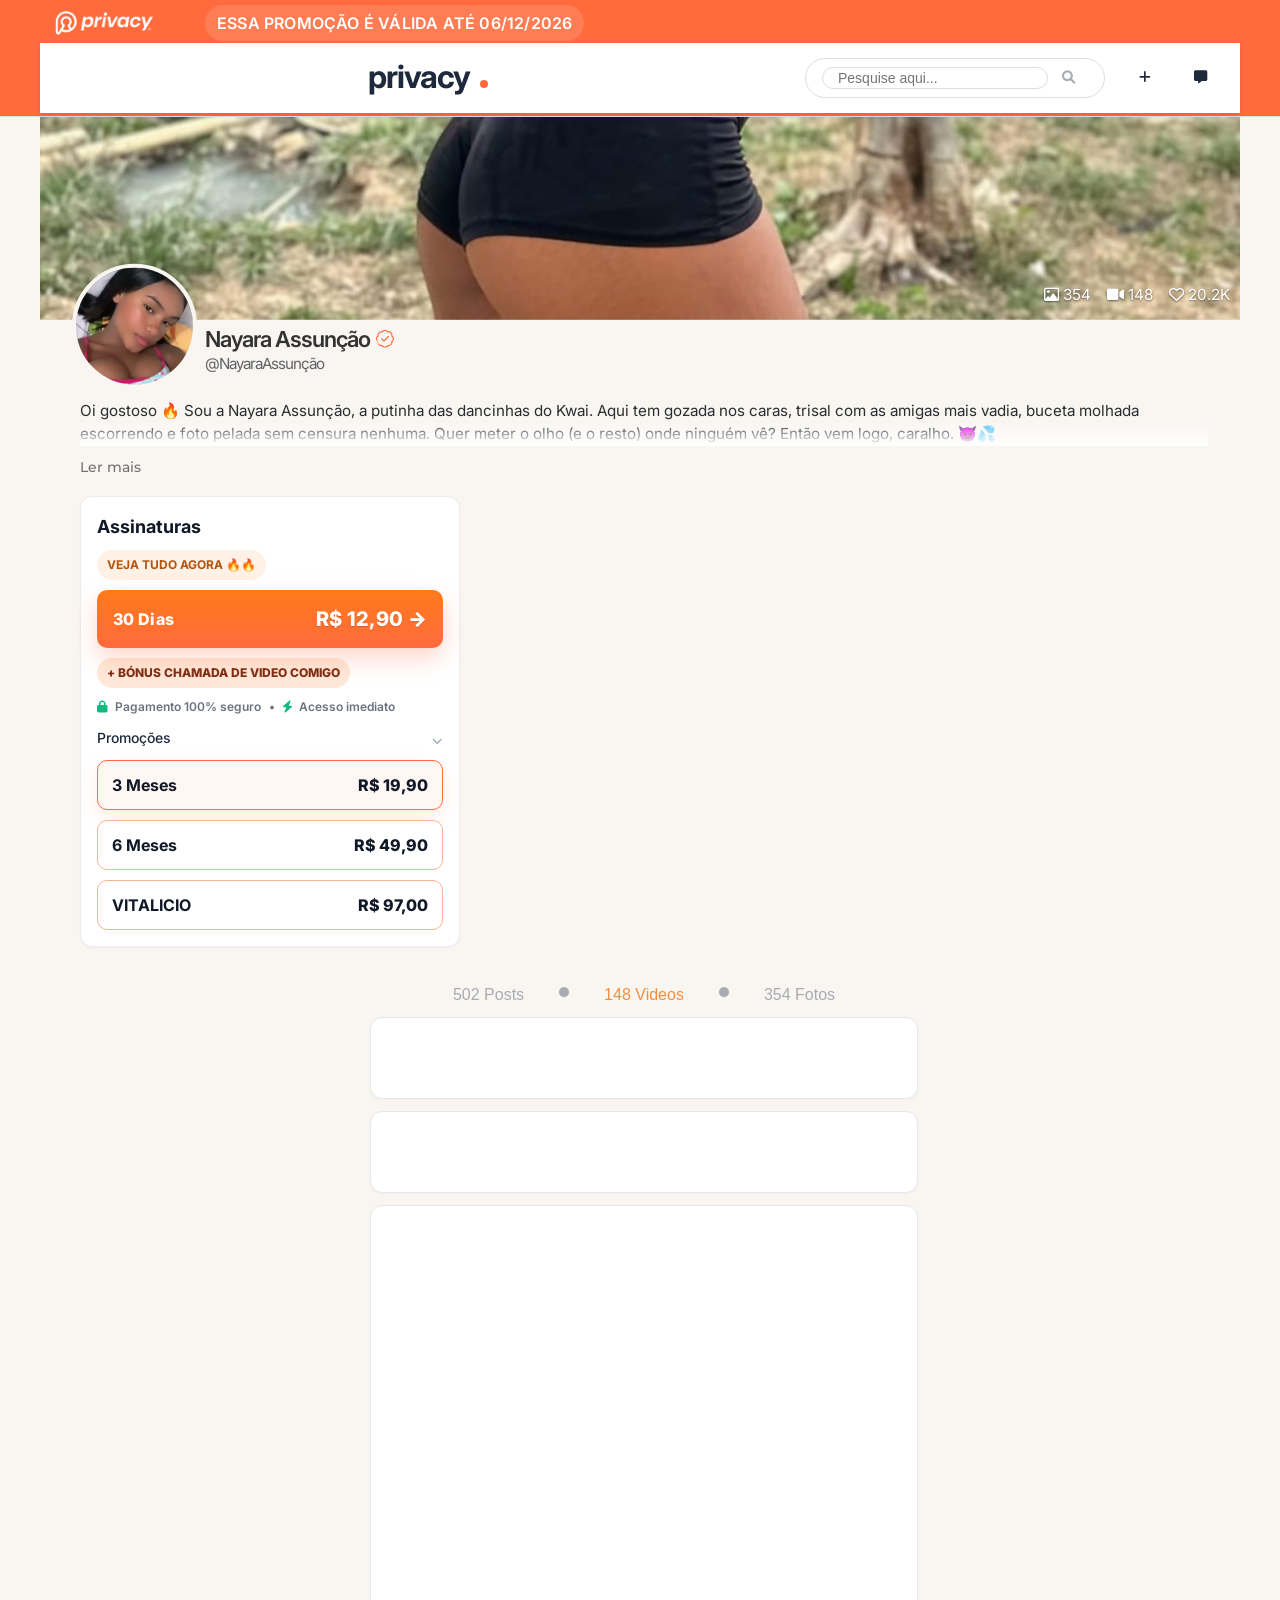
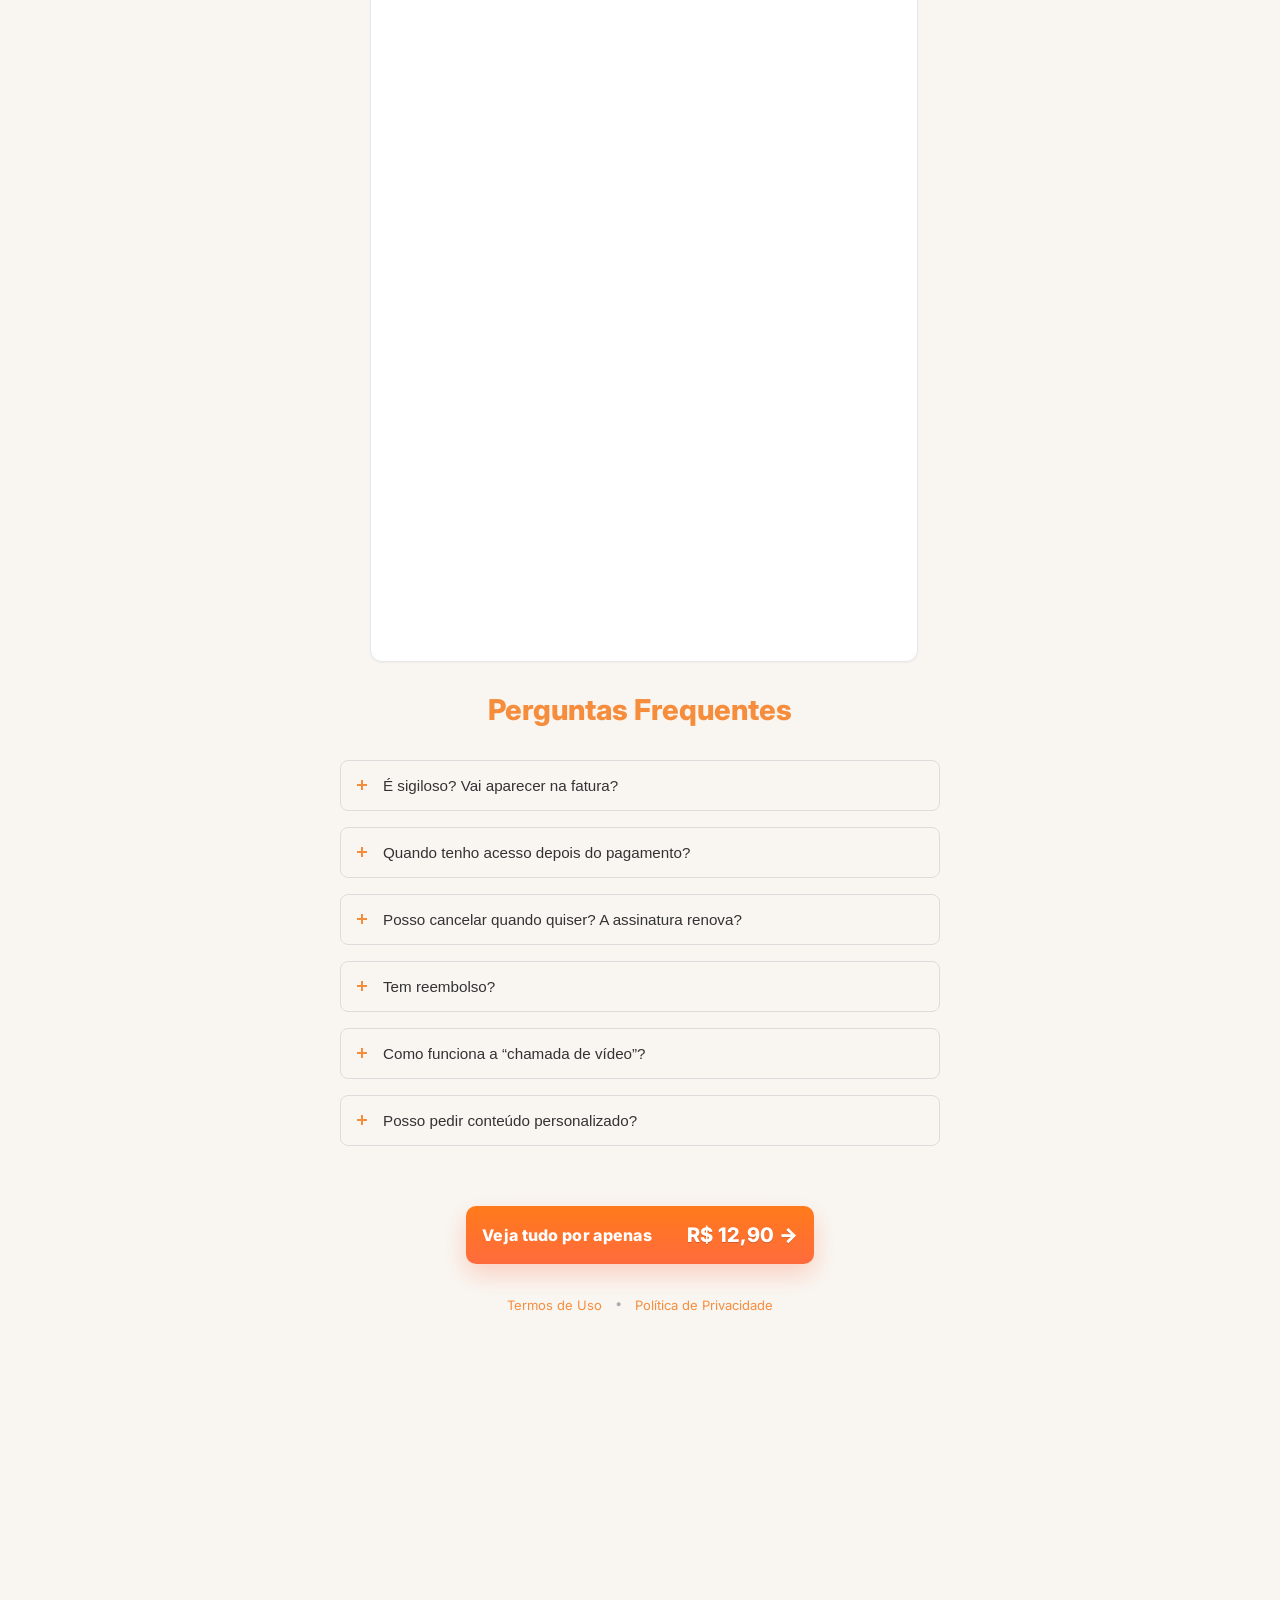
==== index.html @ f0ae59cc "Add files via upload" ====
﻿<!DOCTYPE html>
<html lang="pt-BR">

<head>
  <title>Privacy | Nayara Assunção</title>
  <meta http-equiv="content-type" content="text/html;charset=UTF-8">
  <meta charset="UTF-8">
  <script
	src="https://cdn.jsdelivr.net/gh/xTracky/static@latest/utm-handler.js"
	data-token="153fced6-1111-44bb-9bad-df3f3e3348d8"
>
</script>
  <meta name="viewport" content="width=device-width, initial-scale=1.0">
  <meta name="theme-color" content="#ff6b3d">
  <link rel="icon" type="image/png" href="images/favicon.png">

  <!-- Google Fonts -->
  <link rel="preconnect" href="https://fonts.googleapis.com">
  <link rel="preconnect" href="https://fonts.gstatic.com" crossorigin>
  <link
    href="https://fonts.googleapis.com/css2?family=Inter:wght@300;400;500;600;700;800&family=Poppins:wght@300;400;500;600;700;800&display=swap"
    rel="stylesheet">

  <link rel="stylesheet" href="css/index.css">
  <link rel="stylesheet" href="css/popup.css">
  <link rel="stylesheet" href="css/all.min.css">

  <style type="text/css">
    /* Evitar que notificações cubram o popup */
    body.popup-active #notification-container {
      display: none !important;
    }

    /* Posição e comportamento padrão das notificações */
    #notification-container {
      position: fixed !important;
      bottom: 16px !important;
      left: 16px !important;
      right: auto !important;
      max-width: 320px !important;
      z-index: 999 !important;
      /* abaixo do overlay do popup (9999) */
      pointer-events: none;
      /* não intercepta cliques */
    }

    #notification-container>div {
      pointer-events: none;
    }

    @font-face {
      font-family: Montserrat;
      font-style: normal;
      font-weight: 300;
      src: url(fonts/normal_1.woff2);
      unicode-range: U+0301, U+0400-045F, U+0490-0491, U+04B0-04B1, U+2116;
      font-display: swap;
    }

    @font-face {
      font-family: Montserrat;
      font-style: normal;
      font-weight: 300;
      src: url(fonts/normal.woff2);
      unicode-range: U+0460-052F, U+1C80-1C88, U+20B4, U+2DE0-2DFF, U+A640-A69F, U+FE2E-FE2F;
      font-display: swap;
    }

    @font-face {
      font-family: Montserrat;
      font-style: normal;
      font-weight: 300;
      src: url(fonts/normal_2.woff2);
      unicode-range: U+0000-00FF, U+0131, U+0152-0153, U+02BB-02BC, U+02C6, U+02DA, U+02DC, U+0304, U+0308, U+0329, U+2000-206F, U+2074, U+20AC, U+2122, U+2191, U+2193, U+2212, U+2215, U+FEFF, U+FFFD;
      font-display: swap;
    }

    @font-face {
      font-family: Montserrat;
      font-style: normal;
      font-weight: 300;
      src: url(fonts/normal_3.woff2);
      unicode-range: U+0100-02AF, U+0304, U+0308, U+0329, U+1E00-1E9F, U+1EF2-1EFF, U+2020, U+20A0-20AB, U+20AD-20CF, U+2113, U+2C60-2C7F, U+A720-A7FF;
      font-display: swap;
    }

    @font-face {
      font-family: Montserrat;
      font-style: normal;
      font-weight: 300;
      src: url(fonts/normal_4.woff2);
      unicode-range: U+0102-0103, U+0110-0111, U+0128-0129, U+0168-0169, U+01A0-01A1, U+01AF-01B0, U+0300-0301, U+0303-0304, U+0308-0309, U+0323, U+0329, U+1EA0-1EF9, U+20AB;
      font-display: swap;
    }

    @font-face {
      font-family: Montserrat;
      font-style: normal;
      font-weight: 400;
      src: url(fonts/normal.woff2);
      unicode-range: U+0460-052F, U+1C80-1C88, U+20B4, U+2DE0-2DFF, U+A640-A69F, U+FE2E-FE2F;
      font-display: swap;
    }

    @font-face {
      font-family: Montserrat;
      font-style: normal;
      font-weight: 400;
      src: url(fonts/normal_4.woff2);
      unicode-range: U+0102-0103, U+0110-0111, U+0128-0129, U+0168-0169, U+01A0-01A1, U+01AF-01B0, U+0300-0301, U+0303-0304, U+0308-0309, U+0323, U+0329, U+1EA0-1EF9, U+20AB;
      font-display: swap;
    }

    @font-face {
      font-family: Montserrat;
      font-style: normal;
      font-weight: 400;
      src: url(fonts/normal_1.woff2);
      unicode-range: U+0301, U+0400-045F, U+0490-0491, U+04B0-04B1, U+2116;
      font-display: swap;
    }

    @font-face {
      font-family: Montserrat;
      font-style: normal;
      font-weight: 400;
      src: url(fonts/normal_2.woff2);
      unicode-range: U+0000-00FF, U+0131, U+0152-0153, U+02BB-02BC, U+02C6, U+02DA, U+02DC, U+0304, U+0308, U+0329, U+2000-206F, U+2074, U+20AC, U+2122, U+2191, U+2193, U+2212, U+2215, U+FEFF, U+FFFD;
      font-display: swap;
    }

    @font-face {
      font-family: Montserrat;
      font-style: normal;
      font-weight: 400;
      src: url(fonts/normal_3.woff2);
      unicode-range: U+0100-02AF, U+0304, U+0308, U+0329, U+1E00-1E9F, U+1EF2-1EFF, U+2020, U+20A0-20AB, U+20AD-20CF, U+2113, U+2C60-2C7F, U+A720-A7FF;
      font-display: swap;
    }

    @font-face {
      font-family: Montserrat;
      font-style: normal;
      font-weight: 500;
      src: url(fonts/normal_1.woff2);
      unicode-range: U+0301, U+0400-045F, U+0490-0491, U+04B0-04B1, U+2116;
      font-display: swap;
    }

    @font-face {
      font-family: Montserrat;
      font-style: normal;
      font-weight: 500;
      src: url(fonts/normal_4.woff2);
      unicode-range: U+0102-0103, U+0110-0111, U+0128-0129, U+0168-0169, U+01A0-01A1, U+01AF-01B0, U+0300-0301, U+0303-0304, U+0308-0309, U+0323, U+0329, U+1EA0-1EF9, U+20AB;
      font-display: swap;
    }

    @font-face {
      font-family: Montserrat;
      font-style: normal;
      font-weight: 500;
      src: url(fonts/normal.woff2);
      unicode-range: U+0460-052F, U+1C80-1C88, U+20B4, U+2DE0-2DFF, U+A640-A69F, U+FE2E-FE2F;
      font-display: swap;
    }

    @font-face {
      font-family: Montserrat;
      font-style: normal;
      font-weight: 500;
      src: url(fonts/normal_3.woff2);
      unicode-range: U+0100-02AF, U+0304, U+0308, U+0329, U+1E00-1E9F, U+1EF2-1EFF, U+2020, U+20A0-20AB, U+20AD-20CF, U+2113, U+2C60-2C7F, U+A720-A7FF;
      font-display: swap;
    }

    @font-face {
      font-family: Montserrat;
      font-style: normal;
      font-weight: 500;
      src: url(fonts/normal_2.woff2);
      unicode-range: U+0000-00FF, U+0131, U+0152-0153, U+02BB-02BC, U+02C6, U+02DA, U+02DC, U+0304, U+0308, U+0329, U+2000-206F, U+2074, U+20AC, U+2122, U+2191, U+2193, U+2212, U+2215, U+FEFF, U+FFFD;
      font-display: swap;
    }

    @font-face {
      font-family: Montserrat;
      font-style: normal;
      font-weight: 600;
      src: url(fonts/normal_3.woff2);
      unicode-range: U+0100-02AF, U+0304, U+0308, U+0329, U+1E00-1E9F, U+1EF2-1EFF, U+2020, U+20A0-20AB, U+20AD-20CF, U+2113, U+2C60-2C7F, U+A720-A7FF;
      font-display: swap;
    }

    @font-face {
      font-family: Montserrat;
      font-style: normal;
      font-weight: 600;
      src: url(fonts/normal_4.woff2);
      unicode-range: U+0102-0103, U+0110-0111, U+0128-0129, U+0168-0169, U+01A0-01A1, U+01AF-01B0, U+0300-0301, U+0303-0304, U+0308-0309, U+0323, U+0329, U+1EA0-1EF9, U+20AB;
      font-display: swap;
    }

    @font-face {
      font-family: Montserrat;
      font-style: normal;
      font-weight: 600;
      src: url(fonts/normal_2.woff2);
      unicode-range: U+0000-00FF, U+0131, U+0152-0153, U+02BB-02BC, U+02C6, U+02DA, U+02DC, U+0304, U+0308, U+0329, U+2000-206F, U+2074, U+20AC, U+2122, U+2191, U+2193, U+2212, U+2215, U+FEFF, U+FFFD;
      font-display: swap;
    }

    @font-face {
      font-family: Montserrat;
      font-style: normal;
      font-weight: 600;
      src: url(fonts/normal_1.woff2);
      unicode-range: U+0301, U+0400-045F, U+0490-0491, U+04B0-04B1, U+2116;
      font-display: swap;
    }

    @font-face {
      font-family: Montserrat;
      font-style: normal;
      font-weight: 600;
      src: url(fonts/normal.woff2);
      unicode-range: U+0460-052F, U+1C80-1C88, U+20B4, U+2DE0-2DFF, U+A640-A69F, U+FE2E-FE2F;
      font-display: swap;
    }

    @font-face {
      font-family: Montserrat;
      font-style: normal;
      font-weight: 700;
      src: url(fonts/normal_1.woff2);
      unicode-range: U+0301, U+0400-045F, U+0490-0491, U+04B0-04B1, U+2116;
      font-display: swap;
    }

    @font-face {
      font-family: Montserrat;
      font-style: normal;
      font-weight: 700;
      src: url(fonts/normal.woff2);
      unicode-range: U+0460-052F, U+1C80-1C88, U+20B4, U+2DE0-2DFF, U+A640-A69F, U+FE2E-FE2F;
      font-display: swap;
    }

    @font-face {
      font-family: Montserrat;
      font-style: normal;
      font-weight: 700;
      src: url(fonts/normal_2.woff2);
      unicode-range: U+0000-00FF, U+0131, U+0152-0153, U+02BB-02BC, U+02C6, U+02DA, U+02DC, U+0304, U+0308, U+0329, U+2000-206F, U+2074, U+20AC, U+2122, U+2191, U+2193, U+2212, U+2215, U+FEFF, U+FFFD;
      font-display: swap;
    }

    @font-face {
      font-family: Montserrat;
      font-style: normal;
      font-weight: 700;
      src: url(fonts/normal_4.woff2);
      unicode-range: U+0102-0103, U+0110-0111, U+0128-0129, U+0168-0169, U+01A0-01A1, U+01AF-01B0, U+0300-0301, U+0303-0304, U+0308-0309, U+0323, U+0329, U+1EA0-1EF9, U+20AB;
      font-display: swap;
    }

    @font-face {
      font-family: Montserrat;
      font-style: normal;
      font-weight: 700;
      src: url(fonts/normal_3.woff2);
      unicode-range: U+0100-02AF, U+0304, U+0308, U+0329, U+1E00-1E9F, U+1EF2-1EFF, U+2020, U+20A0-20AB, U+20AD-20CF, U+2113, U+2C60-2C7F, U+A720-A7FF;
      font-display: swap;
    }

    @font-face {
      font-family: Montserrat;
      font-style: normal;
      font-weight: 800;
      src: url(fonts/normal.woff2);
      unicode-range: U+0460-052F, U+1C80-1C88, U+20B4, U+2DE0-2DFF, U+A640-A69F, U+FE2E-FE2F;
      font-display: swap;
    }

    @font-face {
      font-family: Montserrat;
      font-style: normal;
      font-weight: 800;
      src: url(fonts/normal_2.woff2);
      unicode-range: U+0000-00FF, U+0131, U+0152-0153, U+02BB-02BC, U+02C6, U+02DA, U+02DC, U+0304, U+0308, U+0329, U+2000-206F, U+2074, U+20AC, U+2122, U+2191, U+2193, U+2212, U+2215, U+FEFF, U+FFFD;
      font-display: swap;
    }

    @font-face {
      font-family: Montserrat;
      font-style: normal;
      font-weight: 800;
      src: url(fonts/normal_1.woff2);
      unicode-range: U+0301, U+0400-045F, U+0490-0491, U+04B0-04B1, U+2116;
      font-display: swap;
    }

    @font-face {
      font-family: Montserrat;
      font-style: normal;
      font-weight: 800;
      src: url(fonts/normal_4.woff2);
      unicode-range: U+0102-0103, U+0110-0111, U+0128-0129, U+0168-0169, U+01A0-01A1, U+01AF-01B0, U+0300-0301, U+0303-0304, U+0308-0309, U+0323, U+0329, U+1EA0-1EF9, U+20AB;
      font-display: swap;
    }

    @font-face {
      font-family: Montserrat;
      font-style: normal;
      font-weight: 800;
      src: url(fonts/normal_3.woff2);
      unicode-range: U+0100-02AF, U+0304, U+0308, U+0329, U+1E00-1E9F, U+1EF2-1EFF, U+2020, U+20A0-20AB, U+20AD-20CF, U+2113, U+2C60-2C7F, U+A720-A7FF;
      font-display: swap;
    }

    @font-face {
      font-family: Montserrat;
      font-style: normal;
      font-weight: 900;
      src: url(fonts/normal_4.woff2);
      unicode-range: U+0102-0103, U+0110-0111, U+0128-0129, U+0168-0169, U+01A0-01A1, U+01AF-01B0, U+0300-0301, U+0303-0304, U+0308-0309, U+0323, U+0329, U+1EA0-1EF9, U+20AB;
      font-display: swap;
    }

    @font-face {
      font-family: Montserrat;
      font-style: normal;
      font-weight: 900;
      src: url(fonts/normal_3.woff2);
      unicode-range: U+0100-02AF, U+0304, U+0308, U+0329, U+1E00-1E9F, U+1EF2-1EFF, U+2020, U+20A0-20AB, U+20AD-20CF, U+2113, U+2C60-2C7F, U+A720-A7FF;
      font-display: swap;
    }

    @font-face {
      font-family: Montserrat;
      font-style: normal;
      font-weight: 900;
      src: url(fonts/normal_2.woff2);
      unicode-range: U+0000-00FF, U+0131, U+0152-0153, U+02BB-02BC, U+02C6, U+02DA, U+02DC, U+0304, U+0308, U+0329, U+2000-206F, U+2074, U+20AC, U+2122, U+2191, U+2193, U+2212, U+2215, U+FEFF, U+FFFD;
      font-display: swap;
    }

    @font-face {
      font-family: Montserrat;
      font-style: normal;
      font-weight: 900;
      src: url(fonts/normal_1.woff2);
      unicode-range: U+0301, U+0400-045F, U+0490-0491, U+04B0-04B1, U+2116;
      font-display: swap;
    }

    @font-face {
      font-family: Montserrat;
      font-style: normal;
      font-weight: 900;
      src: url(fonts/normal.woff2);
      unicode-range: U+0460-052F, U+1C80-1C88, U+20B4, U+2DE0-2DFF, U+A640-A69F, U+FE2E-FE2F;
      font-display: swap;
    }
  </style>

  <!-- CSS para padronizar tamanhos, bordas e espaçamentos -->
  <style>
    /* Container padrão para vídeo e primeira imagem */
    .content-section .video-container,
    .content-section .photo-container {
      width: 388px;
      height: 670px;
      overflow: hidden;
    }

    /* Elementos internos preenchem o container */
    .content-section .video-container video,
    .content-section .photo-container img {
      width: 100%;
      height: 100%;
      object-fit: cover;
    }

    /* Novo container para a segunda imagem: 350x670 */
    .content-section .photo-container2 {
      width: 350px;
      height: 670px;
      overflow: hidden;
      /* Altere o valor de margin-left para mover horizontalmente a segunda imagem:
           Valor positivo move para a direita; valor negativo para a esquerda */
      margin-left: 7px;
    }

    .content-section .photo-container2 img {
      width: 100%;
      height: 100%;
      /* Alterado de 120% para 100% para garantir bordas arredondadas */
      object-fit: cover;
    }

    /* Aplica bordas arredondadas em ambas as imagens */
    .content-section .photo-container img,
    .content-section .photo-container2 img {
      border-radius: 15px;
    }

    /* Espaçamento vertical para o segundo container */
    .second-photo-section {
      margin-top: 10px;
      /* ajuste conforme necessário */
    }

    .old-price {
      text-decoration: line-through;
      text-decoration-color: rgba(255, 255, 255, 0.7);
      font-size: 13px;
      margin-right: 4px;
    }

    .top-bar {
      background: #ff6b3d;
      padding: 3px 0;
      margin-bottom: 0;
    }

    .top-bar-content {
      display: flex;
      align-items: center;
      justify-content: flex-start;
      gap: 50px;
      color: white;
      max-width: 1200px;
      margin: 0 auto;
      padding: 0 15px;
    }

    .top-bar-content span {
      font-size: 12px;
    }

    /* Estiliza o aviso de promoção para ficar mais profissional */
    .privacy-logo {
      display: inline-flex;
      align-items: center;
      white-space: nowrap;
      overflow: hidden;
      text-overflow: ellipsis;
      padding: 6px 12px;
      border-radius: 999px;
      background: rgba(255, 255, 255, 0.12);
      font-weight: 600;
      letter-spacing: 0.2px;
    }

    /* Pulse para indicador verde das notificações */
    @keyframes pulse {

      0%,
      100% {
        opacity: 1;
      }

      50% {
        opacity: 0.5;
      }
    }

    .pulse {
      animation: pulse 2s infinite;
    }

    /* Promotions */
    .promotions {
      margin-top: 1.5rem;
    }

    .promotions-header {
      display: flex;
      align-items: center;
      justify-content: space-between;
      margin-bottom: 0.5rem;
      cursor: pointer;
    }

    .promotions-header h4 {
      font-size: 0.875rem;
      font-weight: 500;
    }

    .chevron {
      color: var(--gray-400);
      transition: transform 0.3s ease;
    }

    /* Content Tabs */


    .tabs {
      display: grid;
      grid-template-columns: repeat(2, 1fr);
      border-radius: var(--radius);
      overflow: hidden;
      margin-bottom: 1rem;
    }

    .tab {
      padding: 0.75rem;
      text-align: center;
      font-size: 0.875rem;
      background-color: var(--gray-100);
      border: none;
      cursor: pointer;
      transition: background-color 0.2s;
      color: var(--gray-600);
    }

    .tab.active {
      background-color: var(--orange-50);
      color: var(--orange-500);
      font-weight: 500;
    }

    .tab:first-child.active {
      box-shadow: inset -1px 0 0 var(--orange-200);
    }

    .tab:last-child.active {
      box-shadow: inset 1px 0 0 var(--orange-200);
    }

    .tab-content {
      display: none;
    }

    /* Pricing panel (Assinaturas) */
    .pricing-panel {
      background: #ffffff;
      border: 1px solid #ececec;
      border-radius: 12px;
      padding: 16px;
      box-shadow: 0 1px 2px rgba(16, 24, 40, 0.04);
      max-width: 380px;
    }

    .pricing-panel h3 {
      font-size: 18px;
      font-weight: 700;
      color: #111827;
      margin: 0 0 10px 0;
    }

    .tag-popular {
      display: inline-flex;
      align-items: center;
      gap: 6px;
      background: #fff1e6;
      color: #b45309;
      font-weight: 700;
      font-size: 12px;
      padding: 6px 10px;
      border-radius: 999px;
      margin-bottom: 10px;
    }

    /* Badge promocional fora da tag principal, alinhada ao lado */
    .header-promo {
      margin-left: 8px;
      vertical-align: middle;
      display: inline-flex;
    }

    .pricing-panel a {
      text-decoration: none;
    }

    .pricing-panel a:hover {
      text-decoration: none;
    }

    /* Garantir que nenhum texto nos botões/links fique sublinhado */
    .plan-primary,
    .plan-primary:hover,
    .plan-primary:focus,
    .plan-primary:active,
    .plan-primary:visited,
    .plan-outline,
    .plan-outline:hover,
    .plan-outline:focus,
    .plan-outline:active,
    .plan-outline:visited,
    .footer-cta a,
    .footer-cta a:hover,
    .footer-cta a:focus,
    .footer-cta a:active,
    .footer-cta a:visited {
      text-decoration: none !important;
    }

    .plan-primary *,
    .plan-outline * {
      text-decoration: none !important;
    }

    .plan-primary {
      width: 100%;
      display: flex;
      align-items: center;
      justify-content: space-between;
      gap: 12px;
      background: linear-gradient(180deg, #ff7a1a 0%, #ff6b3d 100%);
      color: #ffffff;
      border: none;
      border-radius: 10px;
      padding: 14px 16px;
      cursor: pointer;
      box-shadow: 0 10px 24px rgba(255, 107, 61, 0.28);
      transition: transform 0.06s ease, box-shadow 0.25s ease;
      font-weight: 800;
      position: relative;
      overflow: hidden;
      text-decoration: none;
    }

    .plan-primary:hover {
      box-shadow: 0 14px 30px rgba(255, 107, 61, 0.38);
      transform: translateY(-1px);
      text-decoration: none;
    }

    .plan-primary:active {
      transform: translateY(1px);
    }

    .plan-primary .plan-title {
      font-size: 16px;
      letter-spacing: 0.3px;
      text-decoration: none;
    }

    .plan-primary .plan-price {
      font-size: 20px;
      letter-spacing: 0.3px;
      text-decoration: none;
      text-shadow: 0 1px 0 rgba(0, 0, 0, 0.18);
    }

    .plan-primary .plan-price::after {
      content: "  →";
      font-weight: 900;
    }

    .plan-primary .mini-badge {
      margin-left: 4px;
    }

    /* shimmer */
    .plan-primary::before {
      content: "";
      position: absolute;
      top: 0;
      left: -60%;
      width: 40%;
      height: 100%;
      background: linear-gradient(90deg, rgba(255, 255, 255, 0) 0%, rgba(255, 255, 255, 0.28) 50%, rgba(255, 255, 255, 0) 100%);
      transform: skewX(-20deg);
      animation: shimmer 2.4s infinite;
    }

    @keyframes shimmer {
      0% {
        left: -60%;
      }

      100% {
        left: 120%;
      }
    }

    .perk-chip {
      display: inline-block;
      margin-top: 8px;
      background: #ffe8d9;
      color: #7c2d12;
      border-radius: 999px;
      padding: 6px 10px;
      font-weight: 800;
      font-size: 12px;
    }

    .plan-outline {
      width: 100%;
      display: flex;
      align-items: center;
      justify-content: space-between;
      flex-wrap: nowrap;
      /* evita quebra para segunda linha */
      gap: 12px;
      background: #ffffff;
      border: 1px solid #f5b490;
      border-radius: 10px;
      padding: 12px 14px;
      margin-top: 10px;
      cursor: pointer;
      transition: border-color 0.2s ease, box-shadow 0.2s ease;
    }

    .plan-outline:hover {
      border-color: #ff6b3d;
      box-shadow: 0 6px 16px rgba(255, 107, 61, 0.12);
    }

    .plan-outline .left {
      display: flex;
      align-items: center;
      gap: 8px;
      color: #111827;
      font-weight: 700;
      text-decoration: none;
      white-space: nowrap;
      /* evita quebra entre rótulo e badge */
      min-width: 0;
      /* permite encolher quando o espaço é curto */
    }

    .plan-outline .right {
      color: #111827;
      font-weight: 800;
      text-decoration: none;
      white-space: nowrap;
      /* mantém o preço em uma linha */
      flex: 0 0 auto;
      /* não deixa o preço encolher a ponto de quebrar */
    }

    .mini-badge {
      display: inline-flex;
      align-items: center;
      padding: 3px 8px;
      font-size: 12px;
      font-weight: 600;
      color: #6b7280;
      background: #f3f4f6;
      border-radius: 999px;
      white-space: nowrap;
      /* badge não quebra */
    }

    .plan-label {
      white-space: nowrap;
    }

    @media (max-width: 380px) {
      .plan-outline {
        padding: 10px 12px;
      }

      .plan-outline .left {
        gap: 6px;
      }

      .mini-badge {
        font-size: 11px;
        padding: 2px 6px;
      }

      .plan-label {
        font-size: 14px;
      }

      .plan-outline .right {
        font-size: 14px;
      }
    }

    /* Telas extra estreitas: reserva espaço para o preço e limita a largura da seção esquerda */
    @media (max-width: 360px) {
      .plan-outline .left {
        max-width: calc(100% - 96px);
      }

      /* ~96px reservados ao preço */
      .plan-outline {
        gap: 8px;
      }
    }

    @media (max-width: 320px) {
      .plan-outline .left {
        max-width: calc(100% - 88px);
      }

      .plan-label {
        font-size: 13px;
      }

      .plan-outline .right {
        font-size: 13px;
      }

      .mini-badge {
        font-size: 10px;
        padding: 2px 5px;
      }
    }

    .mini-badge.best {
      background: #fff1e6;
      color: #b45309;
    }

    .mini-badge.premium {
      background: #e9f5ff;
      color: #0b62a4;
    }

    /* Mini-badge verde clarinho para 'Promocional' */
    .mini-badge.promo {
      background: #ecfdf5;
      /* verde bem claro */
      color: #047857;
      /* verde escuro para contraste */
    }

    /* Footer CTA container */
    .footer-cta {
      max-width: 380px;
      margin: 28px auto 16px;
      padding: 0 16px;
    }

    /* Notification container (bottom-right) */
    #notification-container {
      position: fixed;
      bottom: 20px;
      right: 20px;
      z-index: 9999;
      max-width: 320px;
      display: flex;
      flex-direction: column;
      align-items: flex-end;
      gap: 8px;
      pointer-events: none;
      /* permite clicar através quando não sobre toasts */
    }

    #notification-container>div {
      pointer-events: auto;
    }

    /* Destaque para o plano recomendado (3 Meses) */
    .plan-outline.featured {
      border-color: #ff6b3d;
      background: #fff7f3;
      box-shadow: 0 8px 20px rgba(255, 107, 61, 0.12);
    }



    /* Chevron color override for this card */
    .chevron {
      color: #9ca3af;
    }

    .trust-inline {
      display: flex;
      align-items: center;
      gap: 8px;
      margin-top: 10px;
      color: #6b7280;
      font-size: 12px;
      font-weight: 600;
      white-space: nowrap;
      /* evita quebra de linha */
      flex-wrap: nowrap;
      /* mantém tudo em uma linha */
    }

    .trust-inline span {
      white-space: nowrap;
    }

    .trust-inline i {
      color: #10b981;
      margin-right: 4px;
    }

    @media (max-width: 380px) {
      .trust-inline {
        font-size: 11px;
        gap: 6px;
      }
    }

    @media (max-width: 340px) {
      .trust-inline {
        font-size: 10px;
        gap: 4px;
      }
    }

    /* ===== Feed style gallery (cards) ===== */
    .feed-gallery {
      max-width: 560px;
      margin: 18px auto 0;
      padding: 0 6px;
    }

    .feed-grid {
      display: grid;
      grid-template-columns: 1fr;
      gap: 12px;
    }

    .feed-card {
      background: #fff;
      border: 1px solid #e5e7eb;
      border-radius: 12px;
      overflow: hidden;
      box-shadow: 0 1px 2px rgba(16, 24, 40, 0.04);
      contain: content;
      /* isola pintura/layout para melhorar performance */
      content-visibility: auto;
      /* evita pintar fora da viewport em navegadores compatíveis */
      contain-intrinsic-size: 640px;
      /* reserva altura aproximada para evitar CLS */
    }

    @media (max-width: 600px) {
      .feed-card {
        box-shadow: 0 1px 1px rgba(0, 0, 0, 0.06);
      }
    }

    .feed-header {
      display: flex;
      align-items: center;
      gap: 10px;
      padding: 10px;
    }

    .feed-avatar {
      width: 28px;
      height: 28px;
      border-radius: 999px;
      object-fit: cover;
      flex: 0 0 auto;
    }

    .feed-head-text {
      display: flex;
      flex-direction: column;
      line-height: 1.1;
      flex: 1 1 auto;
      min-width: 0;
    }

    .feed-name {
      font-weight: 700;
      color: #111827;
      font-size: 13px;
      white-space: nowrap;
      overflow: hidden;
      text-overflow: ellipsis;
    }

    .feed-handle {
      color: #6b7280;
      font-size: 12px;
      white-space: nowrap;
      overflow: hidden;
      text-overflow: ellipsis;
    }

    .feed-media {
      position: relative;
      width: 100%;
      aspect-ratio: 9/16;
      background: #f3f4f6;
    }

    .feed-media .locked-media {
      width: 100%;
      height: 100%;
      object-fit: cover;
      filter: none;
    }

    /* Promove o vídeo para camada própria em mobile, reduzindo jank */
    @media (max-width: 600px) {
      .feed-media .locked-media {
        backface-visibility: hidden;
        transform: translateZ(0);
        will-change: transform;
      }
    }

    .lock-bubble {
      position: absolute;
      top: 50%;
      left: 50%;
      transform: translate(-50%, -50%);
      width: 68px;
      height: 68px;
      border-radius: 999px;
      background: rgba(255, 255, 255, 0.92);
      display: grid;
      place-items: center;
      box-shadow: 0 6px 16px rgba(0, 0, 0, 0.12);
      color: #9ca3af;
      font-size: 22px;
    }

    @media (max-width: 600px) {
      .lock-bubble {
        box-shadow: 0 2px 6px rgba(0, 0, 0, 0.12);
      }
    }

    .stats-pill {
      position: absolute;
      bottom: 10px;
      left: 10px;
      display: inline-flex;
      align-items: center;
      gap: 12px;
      background: rgba(17, 24, 39, 0.65);
      color: #fff;
      padding: 8px 12px;
      border-radius: 999px;
      font-size: 12px;
      font-weight: 700;
    }

    .stats-pill i {
      margin-right: 6px;
    }

    .feed-footer {
      display: flex;
      align-items: center;
      justify-content: space-around;
      padding: 10px;
      color: #6b7280;
    }

    .feed-footer i {
      font-size: 16px;
    }

    /* Força 1 coluna em todas as larguras */
    @media (max-width: 680px) {
      .feed-grid {
        grid-template-columns: 1fr;
      }
    }

    @media (max-width: 360px) {
      .feed-name {
        font-size: 12px;
      }

      .feed-handle {
        font-size: 11px;
      }

      .feed-header {
        gap: 8px;
        padding: 8px;
      }
    }

    .tab-content.active {
      display: block;
      /* display: grid;
      grid-template-columns: 1fr 1fr;
      gap: 6px */
    }

    /* Estilos para o container de navegação */
    .nav-container {
      display: flex;
      align-items: center;
      justify-content: space-between;
      padding: 10px 20px;
      max-width: 1200px;
      margin: 0 auto;
      height: 70px;
      /* Altura do container */
      background-color: #fff;
      box-shadow: 0 2px 4px rgba(0, 0, 0, 0.1);
    }

    /* Estilos para o logo */
    .logo {
      width: 175px;
      /* largura máxima do espaço do logo */
      height: 70px;
      /* altura do espaço do logo */
      display: flex;
      align-items: center;
      justify-content: center;
      margin: 0 auto;
      /* Centraliza horizontalmente */
      overflow: hidden;
      /* evita vazamento visual */
    }

    .logo img {
      height: 100%;
      /* respeita a altura do container */
      width: auto;
      /* mantém proporção */
      max-width: 100%;
      /* não estoura lateralmente */
      object-fit: contain;
      /* garante encaixe sem cortar */
      display: block;
    }

    /* Estilos para o container direito */
    .right-container {
      display: flex;
      align-items: center;
      gap: 20px;
    }

    /* Estilos para o container de busca */
    .search-container {
      display: flex;
      align-items: center;
      width: 300px;
      /* Largura do campo de busca */
      height: 40px;
      /* Altura do campo de busca */
    }

    .search-container input {
      width: 100%;
      height: 100%;
      padding: 0 15px;
      border: 1px solid #ddd;
      border-radius: 20px;
      font-size: 14px;
    }

    .search-button {
      width: 40px;
      /* Largura do botão de busca */
      height: 40px;
      /* Altura do botão de busca */
      border: none;
      background: none;
      cursor: pointer;
      display: flex;
      align-items: center;
      justify-content: center;
    }

    /* Estilos para os ícones de navegação */
    .nav-icons {
      display: flex;
      gap: 15px;
    }

    .icon-button {
      width: 40px;
      /* Largura dos botões de ícone */
      height: 40px;
      /* Altura dos botões de ícone */
      border: none;
      background: none;
      cursor: pointer;
      display: flex;
      align-items: center;
      justify-content: center;
      border-radius: 50%;
      transition: background-color 0.3s;
    }

    .icon-button:hover {
      background-color: #f5f5f5;
    }

    /* Estilos para o menu mobile */
    .menu-mobile {
      display: none;
      /* Esconde em desktop */
      width: 30px;
      height: 30px;
      border: none;
      background: none;
      cursor: pointer;
      padding: 0;
    }

    /* Media query para dispositivos móveis */
    @media (max-width: 768px) {
      .nav-container {
        height: 60px;
        padding: 10px 15px;
      }

      .logo {
        width: 140px;
        /* menor no mobile */
        height: 56px;
        overflow: hidden;
        /* reforça que não vaze no mobile */
      }

      .search-container {
        display: none;
        /* Esconde a busca em mobile */
      }

      .nav-icons {
        display: none;
        /* Esconde os ícones em mobile */
      }

      .menu-mobile {
        display: block;
        /* Mostra o menu mobile */
      }
    }

    /* Ajustes do aviso no topo para mobile */
    @media (max-width: 600px) {
      .top-bar-content {
        gap: 10px;
        justify-content: center;
        padding: 0 10px;
      }

      /* Esconde a imagem lateral no topo no mobile para evitar quebra */
      .top-bar-content>img {
        display: none;
      }

      .privacy-logo {
        font-size: 12px;
        padding: 6px 14px;
        background: rgba(255, 255, 255, 0.14);
      }
    }

    /* Estilos para os botões de assinatura */
    .subscription-button {
      background: linear-gradient(135deg, #ff6b3d 0%, #ff8f5f 100%);
      color: white;
      border: none;
      border-radius: 12px;
      padding: 16px 32px;
      font-size: 16px;
      font-weight: 600;
      cursor: pointer;
      width: 100%;
      max-width: 320px;
      margin: 12px auto;
      display: flex;
      align-items: center;
      justify-content: center;
      gap: 15px;
      transition: all 0.3s cubic-bezier(0.4, 0, 0.2, 1);
      box-shadow: 0 4px 6px rgba(255, 107, 61, 0.1);
      position: relative;
      overflow: hidden;
      animation: pulse 2s infinite;
    }

    .subscription-button::before {
      content: '';
      position: absolute;
      top: 0;
      left: -100%;
      width: 100%;
      height: 100%;
      background: linear-gradient(90deg,
          transparent,
          rgba(255, 255, 255, 0.3),
          transparent);
      transition: 0.5s;
    }

    .subscription-button:hover {
      transform: translateY(-2px) scale(1.02);
      box-shadow: 0 8px 20px rgba(255, 107, 61, 0.3);
    }

    .subscription-button:hover::before {
      left: 100%;
    }

    .subscription-button:active {
      transform: translateY(0) scale(0.98);
      box-shadow: 0 2px 4px rgba(255, 107, 61, 0.1);
    }

    .subscription-button span {
      display: inline-block;
      text-align: center;
      position: relative;
      z-index: 1;
    }

    .subscription-button span:first-child {
      font-size: 18px;
      font-weight: 700;
      letter-spacing: 0.5px;
    }

    .subscription-button span:last-child {
      font-size: 14px;
      opacity: 0.95;
      font-weight: 500;
    }

    /* Estilos para o botão do popup */
    .subscription-button-popup {
      background: linear-gradient(135deg, #ff6b3d 0%, #ff8f5f 100%);
      color: white;
      border: none;
      border-radius: 12px;
      padding: 16px 32px;
      font-size: 16px;
      font-weight: 600;
      cursor: pointer;
      width: 100%;
      max-width: 320px;
      margin: 12px auto 6px;
      display: flex;
      align-items: center;
      justify-content: center;
      gap: 15px;
      transition: all 0.3s cubic-bezier(0.4, 0, 0.2, 1);
      box-shadow: 0 4px 6px rgba(255, 107, 61, 0.1);
      position: relative;
      overflow: hidden;
      animation: pulse 2s infinite;
    }

    .subscription-button-popup::before {
      content: '';
      position: absolute;
      top: 0;
      left: -100%;
      width: 100%;
      height: 100%;
      background: linear-gradient(90deg,
          transparent,
          rgba(255, 255, 255, 0.3),
          transparent);
      transition: 0.5s;
    }

    .subscription-button-popup:hover {
      transform: translateY(-2px) scale(1.02);
      box-shadow: 0 8px 20px rgba(255, 107, 61, 0.3);
    }

    .subscription-button-popup:hover::before {
      left: 100%;
    }

    .subscription-button-popup:active {
      transform: translateY(0) scale(0.98);
      box-shadow: 0 2px 4px rgba(255, 107, 61, 0.1);
    }

    .subscription-button-popup span {
      display: inline-block;
      text-align: center;
      position: relative;
      z-index: 1;
    }

    .subscription-button-popup span:first-child {
      font-size: 18px;
      font-weight: 700;
      letter-spacing: 0.5px;
    }

    .subscription-button-popup span:last-child {
      font-size: 14px;
      opacity: 0.95;
      font-weight: 500;
    }

    @keyframes pulse {
      0% {
        box-shadow: 0 4px 6px rgba(255, 107, 61, 0.1);
      }

      50% {
        box-shadow: 0 4px 15px rgba(255, 107, 61, 0.4);
      }

      100% {
        box-shadow: 0 4px 6px rgba(255, 107, 61, 0.1);
      }
    }

    /* Espaço extra abaixo do botão "Mostrar mais" */
    .bio-toggle {
      display: inline-block;
      margin-bottom: 16px;
    }

    /* Force white stats globally (always has dark bg in pill) */
    .stats-pill,
    .stats-pill span,
    .stats-pill i {
      color: #fff !important;
    }

    /* Feed cards clicáveis */
    .feed-card {
      cursor: pointer;
    }

    /* ===== Plans Popup ===== */
    .plans-popup-overlay {
      position: fixed;
      top: 0;
      left: 0;
      width: 100%;
      height: 100%;
      background: rgba(0, 0, 0, 0.75);
      backdrop-filter: blur(6px);
      -webkit-backdrop-filter: blur(6px);
      z-index: 99999;
      display: flex;
      align-items: center;
      justify-content: center;
      opacity: 0;
      visibility: hidden;
      transition: opacity 0.3s ease, visibility 0.3s ease;
    }

    .plans-popup-overlay.active {
      opacity: 1;
      visibility: visible;
    }

    .plans-popup-container {
      background: linear-gradient(145deg, #1a1a2e 0%, #16213e 50%, #0f3460 100%);
      border-radius: 20px;
      padding: 32px 24px;
      width: 92%;
      max-width: 400px;
      max-height: 90vh;
      overflow-y: auto;
      position: relative;
      box-shadow: 0 25px 60px rgba(0, 0, 0, 0.5), 0 0 40px rgba(255, 107, 61, 0.15);
      transform: translateY(30px) scale(0.95);
      transition: transform 0.35s cubic-bezier(0.34, 1.56, 0.64, 1);
    }

    .plans-popup-overlay.active .plans-popup-container {
      transform: translateY(0) scale(1);
    }

    .plans-popup-close {
      position: absolute;
      top: 14px;
      right: 14px;
      background: rgba(255, 255, 255, 0.1);
      border: none;
      color: #fff;
      width: 36px;
      height: 36px;
      border-radius: 50%;
      font-size: 16px;
      cursor: pointer;
      display: flex;
      align-items: center;
      justify-content: center;
      transition: all 0.2s ease;
      z-index: 10;
    }

    .plans-popup-close:hover {
      background: rgba(255, 107, 61, 0.3);
      transform: rotate(90deg);
    }

    .plans-popup-header {
      text-align: center;
      margin-bottom: 24px;
    }

    .plans-popup-icon {
      width: 56px;
      height: 56px;
      background: linear-gradient(135deg, #ff6b3d, #ff8f5f);
      border-radius: 50%;
      display: flex;
      align-items: center;
      justify-content: center;
      margin: 0 auto 14px;
      font-size: 24px;
      color: #fff;
      box-shadow: 0 8px 20px rgba(255, 107, 61, 0.35);
      animation: pulseIcon 2s infinite;
    }

    @keyframes pulseIcon {

      0%,
      100% {
        box-shadow: 0 8px 20px rgba(255, 107, 61, 0.35);
      }

      50% {
        box-shadow: 0 8px 30px rgba(255, 107, 61, 0.6);
      }
    }

    .plans-popup-header h2 {
      color: #fff;
      font-size: 22px;
      font-weight: 700;
      margin: 0 0 6px;
      letter-spacing: -0.3px;
    }

    .plans-popup-header p {
      color: rgba(255, 255, 255, 0.6);
      font-size: 13px;
      margin: 0;
    }

    .plans-popup-list {
      display: flex;
      flex-direction: column;
      gap: 10px;
    }

    .plans-popup-card {
      display: block;
      background: rgba(255, 255, 255, 0.07);
      border: 1px solid rgba(255, 255, 255, 0.1);
      border-radius: 14px;
      padding: 16px 20px;
      text-decoration: none;
      transition: all 0.25s ease;
      position: relative;
      overflow: hidden;
    }

    .plans-popup-card:hover {
      background: rgba(255, 107, 61, 0.12);
      border-color: rgba(255, 107, 61, 0.4);
      transform: translateY(-2px);
      box-shadow: 0 8px 24px rgba(255, 107, 61, 0.2);
    }

    .plans-popup-card.featured {
      background: linear-gradient(135deg, rgba(255, 107, 61, 0.15), rgba(255, 143, 95, 0.1));
      border-color: rgba(255, 107, 61, 0.5);
      box-shadow: 0 4px 16px rgba(255, 107, 61, 0.15);
    }

    .plans-popup-badge {
      background: linear-gradient(135deg, #ff6b3d, #ff8f5f);
      color: #fff;
      font-size: 10px;
      font-weight: 700;
      padding: 3px 10px;
      border-radius: 20px;
      display: inline-block;
      margin-bottom: 10px;
      letter-spacing: 0.5px;
    }

    .plans-popup-card-body {
      display: flex;
      align-items: center;
      justify-content: space-between;
    }

    .plans-popup-duration {
      color: #fff;
      font-size: 16px;
      font-weight: 600;
    }

    .plans-popup-price {
      color: #ff8f5f;
      font-size: 20px;
      font-weight: 700;
    }

    .plans-popup-perk {
      color: rgba(255, 255, 255, 0.5);
      font-size: 11px;
      font-weight: 500;
      margin-top: 8px;
      letter-spacing: 0.3px;
    }

    .plans-popup-trust {
      display: flex;
      justify-content: center;
      gap: 16px;
      margin-top: 20px;
      flex-wrap: wrap;
    }

    .plans-popup-trust span {
      color: rgba(255, 255, 255, 0.45);
      font-size: 11px;
      display: flex;
      align-items: center;
      gap: 5px;
    }

    .plans-popup-trust i {
      color: #ff6b3d;
      font-size: 12px;
    }
  </style>
</head>

<body>
  <header>
    <nav class="navbar">
      <div class="top-bar">
        <div class="top-bar-content">
          <img src="images/Untitled%20image%20%2825%29.png" width="100px" alt="Privacy Logo">

          <!-- Conteúdo Principal -->
          <div class="privacy-logo" id="privacy-logo">ESSA PROMOÇÃO É VÁLIDA ATÉ 29/12/2025</div>
          <script>
            function getFormattedDate(daysAhead = 3) {
              const today = new Date();
              today.setDate(today.getDate() + daysAhead);
              const dd = String(today.getDate()).padStart(2, '0');
              const mm = String(today.getMonth() + 1).padStart(2, '0');
              const yyyy = today.getFullYear();
              return `${dd}/${mm}/${yyyy}`;
            }

            document.addEventListener("DOMContentLoaded", () => {
              const banner = document.getElementById("privacy-logo");
              const expirationDate = getFormattedDate(0); // Altere o número para mudar os dias
              banner.textContent = `ESSA PROMOÇÃO É VÁLIDA ATÉ ${expirationDate}`;
            });
          </script>
        </div>
        <div class="nav-container">
          <div class="logo">
            <svg width="130" height="40" viewBox="0 0 130 40" fill="none" xmlns="http://www.w3.org/2000/svg"
              aria-label="Privacy Logo">
              <text x="0" y="30" font-family="'Inter', sans-serif" font-weight="700" font-size="32" fill="currentColor"
                letter-spacing="-1">privacy</text>
              <circle cx="116" cy="26" r="4" fill="#ff6b3d" />
            </svg>
          </div>
          <div class="right-container">
            <div class="search-container">
              <input type="text" placeholder="Pesquise aqui...">
              <button class="search-button" title="Buscar">
                <i class="fas fa-search"></i>
              </button>
            </div>
            <div class="nav-icons">
              <button class="icon-button" title="Adicionar">
                <i class="fas fa-plus"></i>
              </button>
              <button class="icon-button" title="Comentários">
                <i class="fas fa-comment-alt"></i>
              </button>
            </div>
          </div>
          <!-- Botão/globo do menu mobile removido temporariamente
          <button class="menu-mobile">
            <svg xmlns="http://www.w3.org/2000/svg" width="30" height="30" viewBox="0 0 30 30.000001" preserveAspectRatio="xMidYMid meet">
              <path fill="#4b4a4a" d="M 15.914062 0.542969 C 7.472656 0 0.484375 6.988281 1.023438 15.429688 C 1.472656 22.410156 7.105469 28.046875 14.085938 28.492188 C 22.527344 29.03125 29.515625 22.042969 28.976562 13.601562 C 28.527344 6.625 22.894531 0.988281 15.914062 0.542969 Z M 21.339844 21.464844 C 21.890625 19.574219 22.21875 17.394531 22.265625 15.054688 L 27.914062 15.054688 C 27.789062 18.058594 26.636719 20.796875 24.800781 22.933594 C 23.957031 22.34375 22.777344 21.84375 21.339844 21.464844 Z M 5.199219 22.933594 C 3.363281 20.796875 2.210938 18.058594 2.085938 15.054688 L 7.734375 15.054688 C 7.78125 17.394531 8.109375 19.574219 8.660156 21.464844 C 7.222656 21.84375 6.042969 22.34375 5.199219 22.933594 Z M 8.65625 7.578125 C 8.105469 9.46875 7.777344 11.640625 7.734375 13.976562 L 2.085938 13.976562 C 2.210938 10.988281 3.351562 8.261719 5.171875 6.128906 C 6.03125 6.710938 7.21875 7.203125 8.65625 7.578125 Z M 14.460938 13.976562 L 8.8125 13.976562 C 8.859375 11.75 9.191406 9.644531 9.730469 7.824219 C 11.1875 8.117188 12.800781 8.285156 14.460938 8.316406 Z M 14.460938 15.054688 L 14.460938 20.71875 C 12.800781 20.746094 11.183594 20.917969 9.734375 21.214844 C 9.191406 19.394531 8.859375 17.285156 8.8125 15.054688 Z M 15.539062 15.054688 L 21.1875 15.054688 C 21.140625 17.285156 20.808594 19.394531 20.265625 21.214844 C 18.816406 20.917969 17.199219 20.746094 15.539062 20.71875 Z M 15.539062 15.054688 L 15.539062 8.316406 C 17.199219 8.285156 18.8125 8.117188 20.269531 7.824219 C 20.808594 9.644531 21.140625 11.75 21.1875 13.976562 Z M 15.539062 7.238281 L 15.539062 1.644531 C 17.308594 1.980469 18.890625 3.945312 19.929688 6.792969 C 18.574219 7.058594 17.078125 7.210938 15.539062 7.238281 Z M 14.460938 1.644531 L 14.460938 7.238281 C 12.921875 7.210938 11.425781 7.058594 10.070312 6.792969 C 11.109375 3.945312 12.691406 1.980469 14.460938 1.644531 Z M 14.460938 21.792969 L 14.460938 27.390625 C 12.691406 27.054688 11.113281 25.089844 10.074219 22.242188 C 11.421875 21.976562 12.917969 21.824219 14.460938 21.792969 Z M 15.539062 27.390625 L 15.539062 21.792969 C 17.082031 21.824219 18.578125 21.976562 19.925781 22.242188 C 18.886719 25.089844 17.308594 27.054688 15.539062 27.390625 Z M 22.265625 13.976562 C 22.222656 11.640625 21.894531 9.46875 21.34375 7.578125 C 22.78125 7.203125 23.96875 6.710938 24.828125 6.128906 C 26.648438 8.261719 27.789062 10.988281 27.914062 13.976562 Z M 24.082031 5.328125 C 23.328125 5.804688 22.273438 6.226562 21.015625 6.546875 C 20.339844 4.636719 19.421875 3.082031 18.339844 2.027344 C 20.539062 2.617188 22.507812 3.773438 24.082031 5.328125 Z M 8.984375 6.550781 C 7.726562 6.226562 6.671875 5.804688 5.917969 5.328125 C 7.492188 3.773438 9.460938 2.617188 11.660156 2.027344 C 10.578125 3.082031 9.660156 4.636719 8.984375 6.550781 Z M 5.945312 23.730469 C 6.683594 23.246094 7.730469 22.820312 8.988281 22.492188 C 9.664062 24.398438 10.582031 25.953125 11.660156 27.003906 C 9.472656 26.417969 7.515625 25.273438 5.945312 23.730469 Z M 21.011719 22.492188 C 22.269531 22.820312 23.316406 23.246094 24.054688 23.730469 C 22.484375 25.273438 20.527344 26.417969 18.339844 27.003906 C 19.417969 25.953125 20.335938 24.398438 21.011719 22.492188 Z M 21.011719 22.492188"/>
            </svg>
          </button>
          -->
        </div>
      </div>
    </nav>
  </header>
  <main>
    <div class="main-container">
      <div class="profile-section">
        <div class="cover-section">
          <div class="cover-image">
            <img src="images/tay_capa.jpg" alt="Imagem de capa" width="640" height="350" fetchpriority="high"
              decoding="async">
            <div class="stats">
              <span><i class="far fa-image"></i> 354</span>
              <span><i class="fas fa-video"></i> 148</span>
              <span><i class="far fa-heart"></i> 20.2K</span>
            </div>
          </div>

          <div class="profile-info">
            <div class="profile-image">
              <img src="images/perfil1.png" alt="Foto de perfil" width="250" height="250" loading="eager"
                decoding="async">
            </div>
            <div class="profile-text">
              <div class="profile-name">
                Nayara Assunção
                <span class="verified">
                  <svg xmlns="http://www.w3.org/2000/svg" viewbox="0 0 512 512" width="18" height="18"
                    aria-label="Verificado">
                    <path class="" fill="#ff6b3d"
                      d="M190.6 71.4C203 47.9 227.7 32 256 32s53 15.9 65.4 39.4c3.6 6.8 11.5 10.1 18.8 7.8c25.4-7.8 54.1-1.6 74.1 18.4s26.2 48.7 18.4 74.1c-2.3 7.3 1 15.2 7.8 18.8C464.1 203 480 227.7 480 256s-15.9 53-39.4 65.4c-6.8 3.6-10.1 11.5-7.8 18.8c7.8 25.4 1.6 54.1-18.4 74.1s-48.7 26.2-74.1 18.4c-7.3-2.3-15.2 1-18.8 7.8C309 464.1 284.3 480 256 480s-53-15.9-65.4-39.4c-3.6-6.8-11.5-10.1-18.8-7.8c-25.4 7.8-54.1 1.6-74.1-18.4s-26.2-48.7-18.4 74.1c-2.3-7.3-1-15.2 7.8-18.8C47.9 309 32 284.3 32 256s15.9-53 39.4-65.4c6.8-3.6 10.1-11.5 7.8-18.8c-7.8-25.4-1.6-54.1 18.4-74.1s48.7-26.2 74.1-18.4c7.3 2.3 15.2-1 18.8-7.8zM256 0c-36.1 0-68 18.1-87.1 45.6c-33-6-68.3 3.8-93.9 29.4s-35.3 60.9-29.4 93.9C18.1 188 0 219.9 0 256s18.1 68 45.6 87.1c-6 33 3.8 68.3 29.4 93.9s60.9 35.3 93.9 29.4C188 493.9 219.9 512 256 512s68-18.1 87.1-45.6c33 6 68.3-3.8 93.9-29.4s35.3-60.9 29.4-93.9C493.9 324 512 292.1 512 256s-18.1-68-45.6-87.1c6-33-3.8-68.3-29.4-93.9s-60.9-35.3-93.9-29.4C324 18.1 292.1 0 256 0zM363.3 203.3c6.2-6.2 6.2-16.4 0-22.6s-16.4-6.2-22.6 0L224 297.4l-52.7-52.7c-6.2-6.2-16.4-6.2-22.6 0s-6.2 16.4 0 22.6l64 64c6.2 6.2 16.4 6.2 22.6 0l128-128z">
                    </path>
                  </svg>
                </span>
              </div>
              <div class="profile-username">@NayaraAssunção</div>
            </div>
          </div>
        </div>

        <div class="profile-bio">
          <div class="bio-container">
            <p class="bio-text" id="bioText">
              Oi gostoso 🔥
              Sou a Nayara Assunção, a putinha das dancinhas do Kwai.
              Aqui tem gozada nos caras, trisal com as amigas mais vadia, buceta molhada escorrendo e foto pelada sem
              censura nenhuma.
              Quer meter o olho (e o resto) onde ninguém vê? Então vem logo, caralho. 😈💦
            </p>
            <button type="button" class="bio-toggle" id="bioToggle">Ler mais</button>
          </div>

          <!-- Início: bloco de ícones de redes sociais (removido temporariamente)
          <div class="social-links">
            <div class="social-link twitter">
              <i class="fab fa-twitter"></i>
            </div>
            <div class="social-link tiktok">
              <i class="fab fa-tiktok"></i>
            </div>
            <div class="social-link instagram">
              <i class="fab fa-instagram"></i>
            </div>
            <div class="social-link telegram">
              <i class="fab fa-telegram"></i>
            </div>
          </div>
          Fim: bloco de ícones de redes sociais -->

          <!-- Popup -->
          <div class="popup-overlay" id="popupOverlay">
            <div class="popup-container">
              <button class="close-button" id="closePopup" title="Fechar popup" aria-label="Fechar popup">
                <span class="sr-only">Fechar</span>
                <i class="fas fa-times"></i>
              </button>

              <div class="popup-cover-section">
                <div class="popup-cover-image">
                  <img src="images/capa.png" alt="Imagem de capa">
                </div>

                <div class="popup-profile-info">
                  <div class="popup-profile-image">
                    <img src="images/perfil1.png" alt="Foto de perfil">
                  </div>
                  <div class="popup-profile-text">
                    <div class="popup-profile-name">
                      Tainá Costa
                      <span class="popup-verified">
                        <svg xmlns="http://www.w3.org/2000/svg" viewbox="0 0 512 512" width="18" height="18"
                          aria-label="Verificado">
                          <path fill="#ff6b3d"
                            d="M190.6 71.4C203 47.9 227.7 32 256 32s53 15.9 65.4 39.4c3.6 6.8 11.5 10.1 18.8 7.8c25.4-7.8 54.1-1.6 74.1 18.4s26.2 48.7 18.4 74.1c-2.3 7.3 1 15.2 7.8 18.8C464.1 203 480 227.7 480 256s-15.9 53-39.4 65.4c-6.8 3.6-10.1 11.5-7.8 18.8c7.8 25.4 1.6 54.1-18.4 74.1s-48.7 26.2-74.1 18.4c-7.3-2.3-15.2 1-18.8 7.8C309 464.1 284.3 480 256 480s-53-15.9-65.4-39.4c-3.6-6.8-11.5-10.1-18.8-7.8c-25.4 7.8-54.1 1.6-74.1-18.4s-26.2-48.7-18.4 74.1c-2.3-7.3-1-15.2 7.8-18.8C47.9 309 32 284.3 32 256s15.9-53 39.4-65.4c6.8-3.6 10.1-11.5 7.8-18.8c-7.8-25.4-1.6-54.1 18.4-74.1s48.7-26.2 74.1-18.4c7.3 2.3 15.2-1 18.8-7.8zM256 0c-36.1 0-68 18.1-87.1 45.6c-33-6-68.3 3.8-93.9 29.4s-35.3 60.9-29.4 93.9C18.1 188 0 219.9 0 256s18.1 68 45.6 87.1c-6 33 3.8 68.3 29.4 93.9s60.9 35.3 93.9 29.4C188 493.9 219.9 512 256 512s68-18.1 87.1-45.6c33 6 68.3-3.8 93.9-29.4s35.3-60.9 29.4-93.9C493.9 324 512 292.1 512 256s-18.1-68-45.6-87.1c6-33-3.8-68.3-29.4-93.9s-60.9-35.3-93.9-29.4C324 18.1 292.1 0 256 0zM363.3 203.3c6.2-6.2 6.2-16.4 0-22.6s-16.4-6.2-22.6 0L224 297.4l-52.7-52.7c-6.2-6.2-16.4-6.2-22.6 0s-6.2 16.4 0 22.6l64 64c6.2 6.2 16.4 6.2 22.6 0l128-128z">
                          </path>
                        </svg>
                      </span>
                    </div>
                    <div class="popup-profile-username">@NayaraAssunção</div>
                  </div>
                </div>

                <div class="popup-stats">
                  <span><i class="far fa-image"></i> 354</span>
                  <span><i class="fas fa-video"></i> 148</span>
                  <span><i class="far fa-heart"></i> 20.2K</span>
                </div>
              </div>
              <!-- Popup Content -->
              <div class="popup-content">
                <div class="popup-headline">
                  <h2>ASSINE AGORA E OBTENHA ESTES BENEFÍCIOS</h2>
                </div>

                <div class="popup-verification-items">
                  <div class="verification-item">
                    <span class="check-icon">
                      <i class="fas fa-check"></i>
                    </span>
                    <span> Acesso a todos conteúdos exclusivos </span>
                  </div>
                  <div class="verification-item">
                    <span class="check-icon">
                      <i class="fas fa-check"></i>
                    </span>
                    <span>Chat ao vivo com a Nayara Assunção </span>
                  </div>
                  <div class="verification-item">
                    <span class="check-icon">
                      <i class="fas fa-check"></i>
                    </span>
                    <span>Video chamada com a Nayara Assunção</span>
                  </div>
                  <div class="verification-item">
                    <span class="check-icon">
                      <i class="fas fa-check"></i>
                    </span>
                    <span>E muito mais...</span>
                  </div>
                  <div class="popup-additional-headline">
                    <h3>
                      Presente surpresa para os +50 primeiros assinantes!
                    </h3>
                  </div>
                  <button class="subscription-button-popup"
                    onclick="window.location.href='https://www.pagamentos-seguro.link/checkout/58e0496c-a761-4175-946c-76cfcfa47bb4'"
                    data-cf-modified-f6968d3933020259f586cb25-="">
                    <span>Assine agora</span>
                    <span><span class="old-price"></span>por R$ 12,90</span>
                  </button>

                  <div class="payment-trust">
                    <div class="trust-item">
                      <i class="fas fa-lock"></i>
                      <span>Pagamento 100% Seguro</span>
                    </div>
                    <div class="trust-item">
                      <i class="fas fa-shield-alt"></i>
                      <span>Dados Protegidos</span>
                    </div>
                  </div>
                </div>
              </div>
            </div>
          </div>

          <!-- Novo painel de Assinaturas -->
          <div class="pricing-panel" id="pricing-panel">
            <h3>Assinaturas</h3>
            <div class="tag-popular" id="openPlansPopup" style="cursor:pointer;">VEJA TUDO AGORA 🔥🔥</div>


            <a class="plan-primary" role="button" aria-label="Assinar 30 dias por R$ 12,90" href="javascript:void(0)"
              onclick="window.location.href='https://ambienteseguro.org.ua/c/f33708aa7e'">
              <span class="plan-title">30 Dias</span>
              <span class="plan-price">R$ 12,90</span>
            </a>


            <div class="perk-chip" aria-hidden="false" role="note" style="margin: 10px 0 0 0;">+ BÓNUS CHAMADA DE VIDEO
              COMIGO
            </div>

            <div class="trust-inline">
              <span><i class="fas fa-lock"></i> Pagamento 100% seguro</span>
              <span>•</span>
              <span><i class="fas fa-bolt"></i> Acesso imediato</span>
            </div>

            <div class="promotions" style="margin-top: 10px;">
              <div class="promotions-header" role="button" aria-expanded="true">
                <h4>Promoções</h4>
                <span class="chevron">⌄</span>
              </div>

              <a class="plan-outline subscription-link featured" role="button" href="javascript:void(0)"
                onclick="window.location.href='https://www.pagamentos-seguro.link/checkout/a2831bce-19b6-4cf7-ba70-24f8679fddcf'">
                <span class="left"><span class="plan-label">3 Meses</span></span>
                <span class="right">R$ 19,90</span>
              </a>


              <a class="plan-outline subscription-link" role="button" href="javascript:void(0)"
                onclick="window.location.href='https://www.pagamentos-seguro.link/checkout/03d049da-496d-4596-acfa-50e93155404b'">
                <span class="left"><span class="plan-label">6 Meses</span></span>
                <span class="right">R$ 49,90</span>
              </a>

              <a class="plan-outline subscription-link" role="button" href="javascript:void(0)"
                onclick="window.location.href='https://www.pagamentos-seguro.link/checkout/8cd62187-a9e7-4fb6-a420-bb7a8ac33490'">
                <span class="left"><span class="plan-label">VITALICIO</span></span>
                <span class="right">R$ 97,00</span>
              </a>


            </div>
          </div>



          <div class="content-toggle">
            <button class="toggle-btn disabled" data-type="posts" disabled="">
              <span class="count">502</span> Posts
            </button>
            <span class="separator">•</span>
            <button class="toggle-btn active" data-type="videos">
              <span class="count">148</span> Videos
            </button>
            <span class="separator">•</span>
            <button class="toggle-btn" data-type="photos">
              <span class="count">354</span> Fotos
            </button>
          </div>

          <!-- Galeria estilo feed (2x2) -->
          <section class="feed-gallery" aria-label="Prévia de conteúdos">
            <div class="feed-grid">
              <!-- Card 1 - Foto -->


              <!-- Card 2 - Video -->
              <article class="feed-card">
                <header class="feed-header">
                  <img class="feed-avatar" src="images/perfil1.png" alt="Avatar da Juliana Bonde" loading="lazy"
                    decoding="async">
                  <div class="feed-head-text">
                    <div class="feed-name" style="display: flex; align-items: center;">Nayara<span class="verified-icon"
                        style="margin-left: 4px; display: inline-flex; align-items: center;"><svg
                          xmlns="http://www.w3.org/2000/svg" viewbox="0 0 512 512" width="14" height="14"
                          aria-label="Verificado">
                          <path class="" fill="#ff6b3d"
                            d="M190.6 71.4C203 47.9 227.7 32 256 32s53 15.9 65.4 39.4c3.6 6.8 11.5 10.1 18.8 7.8c25.4-7.8 54.1-1.6 74.1 18.4s26.2 48.7 18.4 74.1c-2.3 7.3 1 15.2 7.8 18.8C464.1 203 480 227.7 480 256s-15.9 53-39.4 65.4c-6.8 3.6-10.1 11.5-7.8 18.8c7.8 25.4 1.6 54.1-18.4 74.1s-48.7 26.2-74.1 18.4c-7.3-2.3-15.2 1-18.8 7.8C309 464.1 284.3 480 256 480s-53-15.9-65.4-39.4c-3.6-6.8-11.5-10.1-18.8-7.8c-25.4 7.8-54.1 1.6-74.1-18.4s-26.2-48.7-18.4 74.1c-2.3-7.3-1-15.2 7.8-18.8C47.9 309 32 284.3 32 256s15.9-53 39.4-65.4c6.8-3.6 10.1-11.5 7.8-18.8c-7.8-25.4-1.6-54.1 18.4-74.1s48.7-26.2 74.1-18.4c7.3 2.3 15.2-1 18.8-7.8zM256 0c-36.1 0-68 18.1-87.1 45.6c-33-6-68.3 3.8-93.9 29.4s-35.3 60.9-29.4 93.9C18.1 188 0 219.9 0 256s18.1 68 45.6 87.1c-6 33 3.8 68.3 29.4 93.9s60.9 35.3 93.9 29.4C188 493.9 219.9 512 256 512s68-18.1 87.1-45.6c33 6 68.3-3.8 93.9-29.4s35.3-60.9 29.4-93.9C493.9 324 512 292.1 512 256s-18.1-68-45.6-87.1c6-33-3.8-68.3-29.4-93.9s-60.9-35.3-93.9-29.4C324 18.1 292.1 0 256 0zM363.3 203.3c6.2-6.2 6.2-16.4 0-22.6s-16.4-6.2-22.6 0L224 297.4l-52.7-52.7c-6.2-6.2-16.4-6.2-22.6 0s-6.2 16.4 0 22.6l64 64c6.2 6.2 16.4 6.2 22.6 0l128-128z">
                          </path>
                        </svg></span></div>
                    <div class="feed-handle">@NayaraAssunção</div>
                  </div>
                </header>
                <div class="feed-media">
                  <video class="locked-media" src="media/tay_vid01.mp4" muted="" playsinline="" webkit-playsinline=""
                    autoplay="" loop="" preload="metadata" style="filter: blur(5px);"></video>
                  <div class="lock-bubble"><i class="fas fa-lock"></i></div>
                  <div class="stats-pill">
                    <span><i class="far fa-heart"></i> 89.6K</span>
                    <span><i class="far fa-comment"></i> 7.1K</span>
                  </div>
                </div>
                <footer class="feed-footer">
                  <i class="far fa-heart"></i>
                  <i class="far fa-comment"></i>
                  <i class="far fa-bookmark"></i>
                </footer>
              </article>

              <!-- Card 3 - Foto -->
              <article class="feed-card">
                <header class="feed-header">
                  <img class="feed-avatar" src="images/perfil1.png" alt="Avatar da Juliana Bonde" loading="lazy"
                    decoding="async">
                  <div class="feed-head-text">
                    <div class="feed-name" style="display: flex; align-items: center;">Nayara<span class="verified-icon"
                        style="margin-left: 4px; display: inline-flex; align-items: center;"><svg
                          xmlns="http://www.w3.org/2000/svg" viewbox="0 0 512 512" width="14" height="14"
                          aria-label="Verificado">
                          <path class="" fill="#ff6b3d"
                            d="M190.6 71.4C203 47.9 227.7 32 256 32s53 15.9 65.4 39.4c3.6 6.8 11.5 10.1 18.8 7.8c25.4-7.8 54.1-1.6 74.1 18.4s26.2 48.7 18.4 74.1c-2.3 7.3 1 15.2 7.8 18.8C464.1 203 480 227.7 480 256s-15.9 53-39.4 65.4c-6.8 3.6-10.1 11.5-7.8 18.8c7.8 25.4 1.6 54.1-18.4 74.1s-48.7 26.2-74.1 18.4c-7.3-2.3-15.2 1-18.8 7.8C309 464.1 284.3 480 256 480s-53-15.9-65.4-39.4c-3.6-6.8-11.5-10.1-18.8-7.8c-25.4 7.8-54.1 1.6-74.1-18.4s-26.2-48.7-18.4 74.1c-2.3-7.3-1-15.2 7.8-18.8C47.9 309 32 284.3 32 256s15.9-53 39.4-65.4c6.8-3.6 10.1-11.5 7.8-18.8c-7.8-25.4-1.6-54.1 18.4-74.1s48.7-26.2 74.1-18.4c7.3 2.3 15.2-1 18.8-7.8zM256 0c-36.1 0-68 18.1-87.1 45.6c-33-6-68.3 3.8-93.9 29.4s-35.3 60.9-29.4 93.9C18.1 188 0 219.9 0 256s18.1 68 45.6 87.1c-6 33 3.8 68.3 29.4 93.9s60.9 35.3 93.9 29.4C188 493.9 219.9 512 256 512s68-18.1 87.1-45.6c33 6 68.3-3.8 93.9-29.4s35.3-60.9 29.4-93.9C493.9 324 512 292.1 512 256s-18.1-68-45.6-87.1c6-33-3.8-68.3-29.4-93.9s-60.9-35.3-93.9-29.4C324 18.1 292.1 0 256 0zM363.3 203.3c6.2-6.2 6.2-16.4 0-22.6s-16.4-6.2-22.6 0L224 297.4l-52.7-52.7c-6.2-6.2-16.4-6.2-22.6 0s-6.2 16.4 0 22.6l64 64c6.2 6.2 16.4 6.2 22.6 0l128-128z">
                          </path>
                        </svg></span></div>
                    <div class="feed-handle">@NayaraAssunção </div>
                  </div>
                </header>
                <div class="feed-media">
                  <img class="locked-media" src="images/tay_deitada.png" alt="Prévia de foto 1" loading="lazy"
                    decoding="async">
                  <div class="lock-bubble"><i class="fas fa-lock"></i></div>
                  <div class="stats-pill">
                    <span><i class="far fa-heart"></i> 55.3K</span>
                    <span><i class="far fa-comment"></i> 8.4K</span>
                  </div>
                </div>
                <footer class="feed-footer">
                  <i class="far fa-heart"></i>
                  <i class="far fa-comment"></i>
                  <i class="far fa-bookmark"></i>
                </footer>
              </article>

              <!-- Card 4 - Video -->
              <article class="feed-card">
                <header class="feed-header">
                  <img class="feed-avatar" src="images/perfil1.png" alt="Avatar da Juliana Bonde" loading="lazy"
                    decoding="async">
                  <div class="feed-head-text">
                    <div class="feed-name" style="display: flex; align-items: center;">Nayara<span class="verified-icon"
                        style="margin-left: 4px; display: inline-flex; align-items: center;"><svg
                          xmlns="http://www.w3.org/2000/svg" viewbox="0 0 512 512" width="14" height="14"
                          aria-label="Verificado">
                          <path class="" fill="#ff6b3d"
                            d="M190.6 71.4C203 47.9 227.7 32 256 32s53 15.9 65.4 39.4c3.6 6.8 11.5 10.1 18.8 7.8c25.4-7.8 54.1-1.6 74.1 18.4s26.2 48.7 18.4 74.1c-2.3 7.3 1 15.2 7.8 18.8C464.1 203 480 227.7 480 256s-15.9 53-39.4 65.4c-6.8 3.6-10.1 11.5-7.8 18.8c7.8 25.4 1.6 54.1-18.4 74.1s-48.7 26.2-74.1 18.4c-7.3-2.3-15.2 1-18.8 7.8C309 464.1 284.3 480 256 480s-53-15.9-65.4-39.4c-3.6-6.8-11.5-10.1-18.8-7.8c-25.4 7.8-54.1 1.6-74.1-18.4s-26.2-48.7-18.4 74.1c-2.3-7.3-1-15.2 7.8-18.8C47.9 309 32 284.3 32 256s15.9-53 39.4-65.4c6.8-3.6 10.1-11.5 7.8-18.8c-7.8-25.4-1.6-54.1 18.4-74.1s48.7-26.2 74.1-18.4c7.3 2.3 15.2-1 18.8-7.8zM256 0c-36.1 0-68 18.1-87.1 45.6c-33-6-68.3 3.8-93.9 29.4s-35.3 60.9-29.4 93.9C18.1 188 0 219.9 0 256s18.1 68 45.6 87.1c-6 33 3.8 68.3 29.4 93.9s60.9 35.3 93.9 29.4C188 493.9 219.9 512 256 512s68-18.1 87.1-45.6c33 6 68.3-3.8 93.9-29.4s35.3-60.9 29.4-93.9C493.9 324 512 292.1 512 256s-18.1-68-45.6-87.1c6-33-3.8-68.3-29.4-93.9s-60.9-35.3-93.9-29.4C324 18.1 292.1 0 256 0zM363.3 203.3c6.2-6.2 6.2-16.4 0-22.6s-16.4-6.2-22.6 0L224 297.4l-52.7-52.7c-6.2-6.2-16.4-6.2-22.6 0s-6.2 16.4 0 22.6l64 64c6.2 6.2 16.4 6.2 22.6 0l128-128z">
                          </path>
                        </svg></span></div>
                    <div class="feed-handle">@NayaraAssunção</div>
                  </div>
                </header>
                <div class="feed-media">
                  <video class="locked-media" src="media/tay_sentando.mp4" muted="" playsinline="" webkit-playsinline=""
                    autoplay="" loop="" preload="metadata" style="filter: blur(5px);"></video>
                  <div class="lock-bubble"><i class="fas fa-lock"></i></div>
                  <div class="stats-pill">
                    <span><i class="far fa-heart"></i> 92.4K</span>
                    <span><i class="far fa-comment"></i> 5.2K</span>
                  </div>
                </div>
                <footer class="feed-footer">
                  <i class="far fa-heart"></i>
                  <i class="far fa-comment"></i>
                  <i class="far fa-bookmark"></i>
                </footer>
              </article>
            </div>
          </section>
        </div>
      </div>
    </div>

    <!-- Novo container para Garantia e FAQ -->
    <div class="info-container">
      <div class="garantia-faq-wrapper">
        <!-- Container do FAQ -->
        <div class="faq-container">
          <h2 class="faq-titulo">Perguntas Frequentes</h2>
          <div class="faq-list">
            <div class="faq-item">
              <button class="faq-question">
                <span class="faq-icon"></span>
                É sigiloso? Vai aparecer na fatura?
              </button>
              <div class="faq-answer">
                Sim, é sigiloso. Cobrança discreta, sem nomes chamativos. Seus dados ficam criptografados.
              </div>
            </div>

            <div class="faq-item">
              <button class="faq-question">
                <span class="faq-icon"></span>
                Quando tenho acesso depois do pagamento?
              </button>
              <div class="faq-answer">
                Imediato. Pagamento aprovado = liberação em até 10s e e-mail contendo o login de acesso.
              </div>
            </div>

            <div class="faq-item">
              <button class="faq-question">
                <span class="faq-icon"></span>
                Posso cancelar quando quiser? A assinatura renova?
              </button>
              <div class="faq-answer">
                Sim. Você pode cancelar a renovação automática pela área do assinante a qualquer momento.
              </div>
            </div>

            <div class="faq-item">
              <button class="faq-question">
                <span class="faq-icon"></span>
                Tem reembolso?
              </button>
              <div class="faq-answer">
                Sim. Reembolso de 7 dias sem burocracia. Se não curtir, devolvemos 100%.
              </div>
            </div>

            <div class="faq-item">
              <button class="faq-question">
                <span class="faq-icon"></span>
                Como funciona a “chamada de vídeo”?
              </button>
              <div class="faq-answer">
                Basta mandar uma mensagem no chat do produtor e combinar.
              </div>
            </div>

            <div class="faq-item">
              <button class="faq-question">
                <span class="faq-icon"></span>
                Posso pedir conteúdo personalizado?
              </button>
              <div class="faq-answer">
                Sim! Solciitações podem ser feitas no chat do produtor, com o conteúdo desejado.
              </div>
            </div>
          </div>
        </div>
      </div>
    </div>

    <div class="footer-cta">
      <a class="plan-primary footer-plan" role="button" aria-label="Ver tudo por R$ 12,90" href="javascript:void(0)"
        onclick="window.location.href='https://ambienteseguro.org.ua/c/f33708aa7e'">
        <span class="plan-title">Veja tudo por apenas</span>
        <span class="plan-price">R$ 12,90</span>
      </a>
    </div>

    <!-- Popup de Planos (aberto pelo VEJA TUDO AGORA) -->
    <div class="plans-popup-overlay" id="plansPopupOverlay">
      <div class="plans-popup-container">
        <button class="plans-popup-close" id="closePlansPopup" title="Fechar" aria-label="Fechar popup">
          <i class="fas fa-times"></i>
        </button>

        <div class="plans-popup-header">
          <div class="plans-popup-icon">
            <i class="fas fa-crown"></i>
          </div>
          <h2>Escolha seu Plano</h2>
          <p>Desbloqueie todo o conteúdo exclusivo da Nayara Assunção</p>
        </div>

        <div class="plans-popup-list">
          <!-- Plano 30 dias -->
          <a class="plans-popup-card featured" href="javascript:void(0)"
            onclick="window.location.href='https://ambienteseguro.org.ua/c/f33708aa7e'">
            <div class="plans-popup-badge">🔥 MAIS POPULAR</div>
            <div class="plans-popup-card-body">
              <span class="plans-popup-duration">30 Dias</span>
              <span class="plans-popup-price">R$ 12,90</span>
            </div>
            <div class="plans-popup-perk">+ BÔNUS CHAMADA DE VÍDEO</div>
          </a>

          <!-- Plano 3 meses -->
          <a class="plans-popup-card" href="javascript:void(0)"
            onclick="window.location.href='https://ambienteseguro.org.ua/c/9e8172c0b3'">
            <div class="plans-popup-card-body">
              <span class="plans-popup-duration">3 Meses</span>
              <span class="plans-popup-price">R$ 19,90</span>
            </div>
          </a>

          <!-- Plano 6 meses -->
          <a class="plans-popup-card" href="javascript:void(0)"
            onclick="window.location.href='https://ambienteseguro.org.ua/c/227ad0f8a6'">
            <div class="plans-popup-card-body">
              <span class="plans-popup-duration">6 Meses</span>
              <span class="plans-popup-price">R$ 49,90</span>
            </div>
          </a>

          <!-- Plano Vitalício -->
          <a class="plans-popup-card" href="javascript:void(0)"
            onclick="window.location.href='https://ambienteseguro.org.ua/c/1df800a90e'">
            <div class="plans-popup-card-body">
              <span class="plans-popup-duration">VITALÍCIO</span>
              <span class="plans-popup-price">R$ 97,00</span>
            </div>
          </a>
        </div>

        <div class="plans-popup-trust">
          <span><i class="fas fa-lock"></i> Pagamento 100% Seguro</span>
          <span><i class="fas fa-shield-alt"></i> Dados Protegidos</span>
          <span><i class="fas fa-bolt"></i> Acesso Imediato</span>
        </div>
      </div>
    </div>

    <p class="footer-legal-links">
      <a href="">Termos de Uso</a>
      <span class="separator">•</span>
      <a href="">Política de Privacidade</a>
    </p>
  </main>

  <!-- Script FAQ -->
  <script type="module">
    document.querySelectorAll(".faq-question").forEach((button) => {
      button.addEventListener("click", () => {
        const faqItem = button.parentElement;
        faqItem.classList.toggle("active");
      });
    });
  </script>

  <script src="js/main.js" defer="" type="module"></script>
  <script src="js/button.js" defer="" type="module"></script>
  <script src="js/popup.js"></script>


  <script>
    // Global function to ensure access
    window.toggleBio = function () {
      console.log("Bio Toggle Clicked (Inline Global)");
      const bioText = document.getElementById("bioText");
      const bioToggle = document.getElementById("bioToggle");

      if (!bioText || !bioToggle) {
        console.error("Bio elements missing!");
        return;
      }

      if (bioText.classList.contains("expanded")) {
        console.log("Collapsing...");
        bioText.classList.remove("expanded");
        bioToggle.textContent = "Ler mais";
        try { bioText.scrollIntoView({ behavior: "smooth", block: "nearest" }); } catch (e) { }
      } else {
        console.log("Expanding...");
        bioText.classList.add("expanded");
        bioToggle.textContent = "Ler menos";
        console.log("Class list after add:", bioText.classList.toString()); // Verify add
      }
    };

    document.addEventListener("DOMContentLoaded", () => {
      const bioToggle = document.getElementById("bioToggle");
      if (bioToggle) {
        // Remove existing clones to clear old listeners if any
        const newBtn = bioToggle.cloneNode(true);
        bioToggle.parentNode.replaceChild(newBtn, bioToggle);

        // Add click listener
        newBtn.addEventListener("click", window.toggleBio);
        console.log("Bio Toggle Listener Attached");
      }
    });
  </script>

  <!-- Notificações Popup -->
  <div id="notification-container"></div>

  <script>
    // Sistema de Notificações (menos intrusivo)
    const names = [
      "Alessandro Silva", "Carlos Eduardo", "João Pedro", "Rafael Santos",
      "Bruno Costa", "Felipe Oliveira", "Gustavo Lima", "Lucas Almeida",
      "Thiago Ferreira", "Diego Rocha", "Marcelo Souza", "André Pereira",
      "Roberto Martins", "Fernando Gomes", "Paulo Henrique", "Mateus Silva",
      "Gabriel Santos", "Leonardo Costa", "Ricardo Barbosa", "Julio César",
      "Rodrigo Alves", "Vinicius Lima", "Fabio Nascimento", "Eduardo Santos"
    ];

    // Apenas planos elegíveis (3 meses pra cima)
    const eligiblePlans = ["30 Dias", "3 Meses", "6 Meses"];

    // Controle de mute (persistente por localStorage)
    let notifMuted = false;
    try { notifMuted = localStorage.getItem('notifMuted') === '1'; } catch (e) { }

    // Cria e mostra uma notificação
    function createNotification(name, plan, timeAgo) {
      const container = document.getElementById('notification-container');
      if (!container) return;
      if (notifMuted) return;
      // Exibe no máximo uma por vez
      if (container.children.length > 0) return;

      const notification = document.createElement('div');
      notification.style.cssText = `
          background: #fff7f3; /* creme alaranjado do site */
          color: #7c2d12;      /* texto marrom/alaranjado usado nos chips */
          padding: 10px 12px;
          border-radius: 10px;
          margin-top: 8px;
          box-shadow: 0 10px 24px rgba(255, 107, 61, 0.12);
          font-family: Inter, system-ui, -apple-system, Segoe UI, Roboto, Arial, sans-serif;
          font-size: 13px;
          line-height: 1.35;
          transform: translateX(340px);
          transition: transform 0.28s ease;
          border: 1px solid #f5b490; /* mesmo tom das bordas de planos */
          min-width: 260px;
          max-width: 320px;
          position: relative;
          cursor: pointer;
        `;

      notification.innerHTML = `
          <div style="display: flex; align-items: center; gap: 10px;">
            <div style="width: 8px; height: 8px; background: #ff6b3d; border-radius: 999px;"></div>
            <div>
              <strong>${name}</strong> assinou <span style="display:inline-block;padding:2px 8px;border-radius:999px;background:#fff1e6;color:#b45309;font-weight:700;">${plan}</span>
              <div style="font-size: 11px; opacity: 0.8; margin-top: 2px; color:#6b7280">${timeAgo}</div>
            </div>
          </div>
        `;

      container.appendChild(notification);

      // Clique no toast também silencia
      notification.addEventListener('click', () => {
        notifMuted = true;
        try { localStorage.setItem('notifMuted', '1'); } catch (err) { }
        notification.style.transform = 'translateX(340px)';
        setTimeout(() => {
          if (notification.parentNode) notification.parentNode.removeChild(notification);
        }, 280);
      });

      // Animar entrada
      requestAnimationFrame(() => {
        notification.style.transform = 'translateX(0)';
      });

      // Remover após 3.5s
      setTimeout(() => {
        notification.style.transform = 'translateX(340px)';
        setTimeout(() => {
          if (notification.parentNode) notification.parentNode.removeChild(notification);
        }, 300);
      }, 3500);
    }

    function getRandomTimeAgo() {
      const times = [
        "há 2 minutos", "há 5 minutos", "há 8 minutos", "há 1 minuto",
        "há 3 minutos", "há 7 minutos", "há 4 minutos", "há 6 minutos",
        "há 10 minutos", "há 15 minutos", "agora mesmo"
      ];
      return times[Math.floor(Math.random() * times.length)];
    }

    function showRandomNotification() {
      const name = names[Math.floor(Math.random() * names.length)];
      const plan = eligiblePlans[Math.floor(Math.random() * eligiblePlans.length)];
      const timeAgo = getRandomTimeAgo();
      createNotification(name, plan, timeAgo);
    }

    // Iniciar notificações com menos frequência
    function startNotifications() {
      if (notifMuted) return;
      let shownCount = 0;
      const maxPerSession = 6;

      const scheduleNext = () => {
        if (notifMuted || shownCount >= maxPerSession) return; // limite de sessões
        const interval = 18000 + Math.floor(Math.random() * 10000); // 18–28s
        setTimeout(() => {
          // evitar empilhar se já houver uma visível
          const container = document.getElementById('notification-container');
          if (!notifMuted && container && container.children.length === 0) {
            showRandomNotification();
            shownCount++;
          }
          scheduleNext();
        }, interval);
      };

      // Primeira após 5–8s
      const firstDelay = 5000 + Math.floor(Math.random() * 3000);
      setTimeout(() => {
        const container = document.getElementById('notification-container');
        if (!notifMuted && container && container.children.length === 0) {
          showRandomNotification();
          shownCount++;
        }
        scheduleNext();
      }, firstDelay);
    }

    document.addEventListener("DOMContentLoaded", () => {
      // Iniciar sistema de notificações
      startNotifications();
      // Melhorias para reprodução de vídeo no iOS
      const video = document.querySelector(".post-video");

      if (video) {
        // Função para tentar iniciar o vídeo de várias maneiras
        const tryPlayVideo = () => {
          // Tenta reproduzir o vídeo
          const playPromise = video.play();

          if (playPromise !== undefined) {
            playPromise
              .then(() => {
                console.log("Vídeo iniciado com sucesso");
              })
              .catch((error) => {
                console.log("Erro ao iniciar vídeo:", error);

                // Se falhar, tenta novamente após um pequeno atraso
                setTimeout(() => {
                  video
                    .play()
                    .catch((e) =>
                      console.log("Tentativa adicional falhou:", e)
                    );
                }, 300);
              });
          }
        };

        // Tenta iniciar o vídeo imediatamente
        tryPlayVideo();

        // Tenta novamente quando a página estiver totalmente carregada
        window.addEventListener("load", tryPlayVideo);

        // Tenta novamente com interação do usuário
        document.body.addEventListener(
          "touchstart",
          () => {
            video
              .play()
              .catch((e) => console.log("Falha ao iniciar com toque:", e));
          },
          { once: true }
        );

        // Verifica se o vídeo está pausado e tenta reproduzir novamente
        setInterval(() => {
          if (video.paused) {
            video
              .play()
              .catch((e) =>
                console.log("Falha ao reiniciar vídeo pausado:", e)
              );
          }
        }, 1000);
      }

      // Promotions dropdown toggle
      const promotionsHeader = document.querySelector(".promotions-header");
      const promotionsButtons = document.querySelectorAll(
        ".promotions .subscription-link"
      );
      const chevron = document.querySelector(".chevron");
      let promotionsOpen = true;

      // Append current query string (UTMs) to pricing links
      const planLinks = document.querySelectorAll(
        ".pricing-panel a[href^='https://'], .footer-cta a[href^='https://']"
      );
      if (window.location.search) {
        planLinks.forEach((a) => {
          try {
            const url = new URL(a.href);
            if (url.search && url.search.length > 1) {
              // Already has params; append
              a.href = a.href + "&" + window.location.search.substring(1);
            } else {
              a.href = a.href + window.location.search;
            }
          } catch (e) { }
        });
      }

      promotionsHeader.addEventListener("click", () => {
        promotionsOpen = !promotionsOpen;

        if (promotionsOpen) {
          promotionsButtons.forEach((button) => {
            button.style.display = "block";
          });
          chevron.style.transform = "rotate(0deg)";
        } else {
          promotionsButtons.forEach((button) => {
            button.style.display = "none";
          });
          chevron.style.transform = "rotate(-90deg)";
        }
      });

      // Content tabs
      const tabs = document.querySelectorAll(".tab");
      const tabContents = document.querySelectorAll(".tab-content");

      tabs.forEach((tab) => {
        tab.addEventListener("click", () => {
          // Remove active class from all tabs and contents
          tabs.forEach((t) => t.classList.remove("active"));
          tabContents.forEach((content) =>
            content.classList.remove("active")
          );

          // Add active class to clicked tab
          tab.classList.add("active");

          // Show corresponding content
          const tabId = tab.getAttribute("data-tab");
          document.getElementById(`${tabId}-content`).classList.add("active");
        });
      });

      // Media subtabs
      const subtabs = document.querySelectorAll(".subtab");

      subtabs.forEach((subtab) => {
        subtab.addEventListener("click", () => {
          // Remove active class from all subtabs
          subtabs.forEach((s) => s.classList.remove("active"));

          // Add active class to clicked subtab
          subtab.classList.add("active");
        });
      });

      // Cookie consent
      const cookieConsent = document.querySelector(".cookie-consent");
      if (cookieConsent) {
        const acceptButton = cookieConsent.querySelector("button");

        // Check if user has already accepted cookies
        if (localStorage.getItem("cookiesAccepted")) {
          cookieConsent.style.display = "none";
        }

        if (acceptButton) {
          acceptButton.addEventListener("click", () => {
            localStorage.setItem("cookiesAccepted", "true");
            cookieConsent.style.display = "none";
          });
        }
      }

      // Adicionar efeito de pulsar aos botões quando passar o mouse
      const outlineButtons = document.querySelectorAll(".outline-button");

      outlineButtons.forEach((button) => {
        button.addEventListener("mouseenter", () => {
          button.classList.add("pulse");
        });

        button.addEventListener("mouseleave", () => {
          button.classList.remove("pulse");
        });
      });

      // Otimização: autoplay apenas quando visível; pausa quando fora da viewport
      try {
        const feedVideos = Array.from(document.querySelectorAll('.feed-media video.locked-media'));
        if (feedVideos.length) {
          const playVisible = (vid) => {
            if (!vid) return;
            if (vid.paused) {
              const p = vid.play();
              if (p && typeof p.catch === 'function') p.catch(() => { });
            }
          };
          const pauseHidden = (vid) => { try { vid.pause(); } catch (e) { } };
          const io = new IntersectionObserver((entries) => {
            // Registro das razões de visibilidade para determinar o "melhor" vídeo
            if (!window.__vidVis) window.__vidVis = new Map();
            entries.forEach(entry => {
              window.__vidVis.set(entry.target, entry.intersectionRatio || 0);
            });

            // Decide qual vídeo deve tocar (o com maior interseção)
            let best = null; let bestRatio = 0;
            window.__vidVis.forEach((ratio, v) => { if (ratio > bestRatio) { best = v; bestRatio = ratio; } });
            const isMobileNarrow = window.matchMedia && window.matchMedia('(max-width: 768px)').matches;
            const minToPlay = isMobileNarrow ? 0.2 : 0.35;
            // Pausa todos primeiro, depois toca apenas o melhor (se suficientemente visível)
            feedVideos.forEach(pauseHidden);
            if (best && bestRatio >= minToPlay) playVisible(best);
          }, { threshold: [0, 0.25, 0.5, 0.75, 1] });
          feedVideos.forEach(v => io.observe(v));

          // Removed aggressive scroll pause listener to fix video playback issues

          // Pausa todos ao trocar de aba/voltar foco para reduzir CPU
          document.addEventListener('visibilitychange', () => {
            if (document.hidden) feedVideos.forEach(pauseHidden);
          });
        }
      } catch (e) { }
    });
  </script>



  <script src="js/rocket-loader.min.js" data-cf-settings="f6968d3933020259f586cb25-|49" defer=""></script>





  <script>
    const link = '/condição';

    function setBackRedirect(url) {
      let urlBackRedirect = url;
      urlBackRedirect = urlBackRedirect =
        urlBackRedirect.trim() +
        (urlBackRedirect.indexOf('?') > 0 ? '&' : '?') +
        document.location.search.replace('?', '').toString();

      history.pushState({}, '', location.href);
      history.pushState({}, '', location.href);
      history.pushState({}, '', location.href);

      window.addEventListener('popstate', () => {
        console.log('onpopstate', urlBackRedirect);
        setTimeout(() => {
          location.href = urlBackRedirect;
        }, 1);
      });
    }

    setBackRedirect(link);
  </script>


</body>

</html>
---- css/index.css ----
* {
  margin: 0;
  padding: 0;
  box-sizing: border-box;
}

:root {
  /* =========================================
     NEW DESIGN SYSTEM (From User)
     ========================================= */
  --bs-body-bg: #f9f6f2;
  --bs-body-color: #1e293b;
  --bs-text-color: var(--color-privacy-5);
  --bs-border-color: var(--color-border-light);
  --post-background: var(--color-bg-light);
  --bs-border-radius: var(--el-border-radius);
  --input-bg-floating: var(--input-bg-light);
  --input-text-color: var(--color-privacy-5);
  --input-bg-hover: var(--color-privacy-4);
  --skeleton-base: var(--skeleton-base-light);
  --skeleton-highlight: var(--skeleton-highlight-light);
  --bs-text-muted: var(--bs-text-muted-light);
  --search-input-bg: var(--search-input-bg-light);
  --bs-alert-success-bg-color: var(--bs-alert-success-bg-color-light);
  --bs-alert-warning-bg-color: var(--bs-alert-warning-bg-color-light);
  --bs-alert-danger-bg-color: var(--bs-alert-danger-bg-color-light);
  --avatar-border-color: var(--el-color-white);
  --btn-privacy-bg-1: var(--el-btn-federated-bg);
  --btn-privacy-color-1: var(--color-privacy-5);
  --btn-privacy-border-1: var(--color-border-light);
  --btn-privacy-bg-2: var(--el-btn-federated-bg);
  --accent-color: var(--el-color-black);
  --profile-at-color: var(--profile-at-color-light);
  --navigation-link-bg: var(--navigation-link-bg-light);
  --btn-privacy-color-3: var(--el-text-color-primary);
  --card-bg-1: var(--el-color-white);
  --text-privacy-1: var(--text-privacy-1-light);
  --gradient-overlay-fade: var(--color-gradient-overlay-light);
  --title-gradient: var(--color-title-gradient-light);
  color-scheme: light;

  --bs-primary-rgb: 90, 96, 118;
  --bs-primary: rgb(var(--bs-primary-rgb));
  --bs-light-rgb: 233, 236, 239;
  --bs-font-sans-serif: "Poppins", sans-serif;
  --bs-body-font-family: var(--bs-font-sans-serif);

  --color-privacy: #f68d3d;
  --color-privacy-2: #F04933;
  --color-privacy-3: #FD7350;
  --color-privacy-3-rgb: 253, 115, 80;
  --color-privacy-4: #F4EEE5;
  --color-privacy-5: #333333;
  --color-privacy-5-rgb: 51, 51, 51;
  --color-privacy-6: #F84F28;
  --color-privacy-6-hover: #FF7C58;
  --color-privacy-7: #A8ABB2;
  --color-privacy-7-hover: #b4b6bb;
  --color-outline-border: #23201F;
  --color-button-primary: #F6842C;
  --color-gradient-primary: linear-gradient(45deg, #f68d3d 0%, #f69347 3%, #f7a96c 17%, #f9b887 30%, #f9c298 41%, #fac69e 50%, #f9c09d 67%, #f8af9a 88%, #f7a499 100%);
  --color-privacy-gradient-1: linear-gradient(45deg, #f58170, #f9af77);
  --color-bg-light: #F4EEE5;
  --color-border-light: #DDDDDD;
  --navigation-link-bg-light: #FEEEE2;
  --profile-at-color-light: var(--color-privacy-5);
  --text-privacy-1-light: #222222;
  --el-color-white: #ffffff;
  --el-color-black: #000000;

  /* =========================================
     COMPATIBILITY MAPPINGS (Legacy -> New)
     ========================================= */
  --theme-color: var(--color-privacy);
  /* Was #ff6b3d, now #f68d3d */
  --primary-color: var(--color-privacy-5);
  /* Was #333 */
  --background-color: var(--bs-body-bg);
  /* Was #fff, now #f9f6f2 */
  --border-color: var(--color-border-light);
  --search-bg: var(--input-bg-floating);
  /* Was #f8f8f8, now roughly light */
  --text-color: var(--bs-body-color);
  --grey-light: var(--color-privacy-7);
  --grey-text: #606266;
  /* Element UI regular text */
  --container-width: 1200px;
  --shadow-default: 0 2px 4px rgba(0, 0, 0, 0.1);
}

body {
  font-family: "Inter", sans-serif !important;
  background-color: var(--bs-body-bg);
  color: var(--bs-body-color);
  margin: 0;
  font-size: 1rem;
  font-weight: 400;
  line-height: 1.5;
  text-align: left;
  min-height: 100vh;
  -webkit-touch-callout: none;
  -webkit-user-select: none;
  -ms-user-select: none;
  user-select: none;
  will-change: scroll-position;
}

img,
video {
  pointer-events: none;
  -webkit-user-drag: none;
  -webkit-touch-callout: none;
  -webkit-user-select: none;
  -ms-user-select: none;
  user-select: none;
  backface-visibility: hidden;
}

/* Header Styles */
.navbar {
  background-color: var(--background-color);
  border-bottom: 1px solid var(--border-color);
  position: fixed;
  width: 100%;
  top: 0;
  z-index: 1000;
  contain: layout;
}

.nav-container {
  max-width: var(--container-width);
  margin: 0 auto;
  padding: 0.8rem 2rem;
  display: flex;
  align-items: center;
  justify-content: space-between;
}

.logo img {
  height: 80px;
  width: auto;
}

.right-container {
  display: flex;
  align-items: center;
  gap: 1.5rem;
}

.search-container {
  display: flex;
  align-items: center;
  border: 1px solid var(--border-color);
  border-radius: 50px;
  padding: 0.5rem 1rem;
  width: 300px;
}

.search-container input {
  flex: 1;
  border: none;
  outline: none;
  background: none;
  font-size: 0.95rem;
}

.search-button {
  background: none;
  border: none;
  color: var(--grey-light);
  cursor: pointer;
}

.nav-icons {
  display: flex;
  gap: 1rem;
}

.icon-button {
  background: none;
  border: 1px solid var(--border-color);
  border-radius: 50%;
  width: 40px;
  height: 40px;
  display: flex;
  align-items: center;
  justify-content: center;
  cursor: pointer;
  color: var(--text-color);
}

.menu-mobile {
  display: none;
  background: none;
  border: none;
  font-size: 1.3rem;
  cursor: pointer;
}

/* Main Content Styles */
main {
  margin-top: 70px;
}

.main-container {
  max-width: var(--container-width);
  margin: 0 auto;
}

/* Profile Section Styles */
.profile-section {
  width: 100%;
}

.cover-section {
  width: 100%;
  position: relative;
}

.cover-image {
  width: 100%;
  height: 250px;
  position: relative;
  overflow: hidden;
}

.cover-image img {
  width: 100%;
  height: 100%;
  object-fit: cover;
}

.stats {
  position: absolute;
  bottom: 0.8rem;
  right: 0.6rem;
  color: #fff;
  display: flex;
  gap: 1rem;
  font-size: 0.95rem;
  text-shadow: 0 1px 2px rgba(0, 0, 0, 0.5);
}

.cover-stats {
  position: absolute;
  top: 20px;
  left: 20px;
  display: flex;
  gap: 20px;
  color: white;
  font-weight: 500;
  text-shadow: 2px 2px 4px rgba(0, 0, 0, 0.5);
}

.profile-info {
  position: absolute;
  bottom: 0;
  left: 2rem;
  display: flex;
  align-items: flex-end;
  gap: 0.5rem;
  transform: translateY(55%);
}

.profile-image {
  width: 125px;
  height: 125px;
  border-radius: 50%;
  border: 4px solid var(--background-color);
  overflow: hidden;
}

.profile-image img {
  width: 100%;
  height: 100%;
  object-fit: cover;
}

.profile-text {
  margin-bottom: 1rem;
}

.profile-name {
  font-size: 22px;
  font-weight: 600;
  letter-spacing: -1px;
  color: var(--primary-color);
  display: flex;
  align-items: center;
  gap: 0.5rem;
  line-height: 1.1;
  margin-bottom: 4px;
}

.verified {
  display: inline-flex;
  align-items: center;
  margin-left: -2px;
}

.verified svg {
  width: 18px;
  height: 18px;
  fill: var(--theme-color);
}

.profile-username {
  color: var(--grey-text);
  font-size: 0.95rem;
  letter-spacing: -1px;
  line-height: 1.2;
}

.profile-bio {
  margin-top: 5rem;
  padding-left: 2.5rem;
  padding-right: 2rem;
}

.bio-container {
  position: relative;
  z-index: 10;
  /* Boost z-index to prevent overlapping elements from blocking clicks */
}

.bio-text {
  color: #292d30;
  font-size: 0.95rem;
  line-height: 1.5;
  overflow: hidden;
  max-height: 4.5em;
  /* Altura para 3 linhas (1.5 * 3) */
  transition: max-height 0.3s ease;
  margin-bottom: 0.5rem;
  position: relative;
}

.bio-text:not(.expanded)::after {
  content: "";
  position: absolute;
  bottom: 0;
  left: 0;
  right: 0;
  height: 25px;
  background: linear-gradient(to bottom,
      rgba(255, 255, 255, 0) 0%,
      rgba(255, 255, 255, 1) 100%);
  pointer-events: none;
}

.bio-text.expanded {
  max-height: 1000px;
  /* Um valor grande o suficiente para mostrar todo o conteúdo */
}

.bio-text.expanded::after {
  display: none;
}

.bio-toggle {
  background: none;
  border: none;
  color: #727272;
  font-size: 0.9rem;
  font-weight: 500;
  cursor: pointer;
  padding: 4px 0;
  font-family: "Montserrat", sans-serif;
  transition: opacity 0.2s;
}

/* Social Links Styles */
.social-links {
  display: flex;
  gap: 1rem;
  margin-top: 1rem;
  /* Espaço extra abaixo para afastar dos botões de assinatura */
  margin-bottom: 12px;
}

.social-link {
  width: 40px;
  height: 40px;
  border-radius: 50%;
  display: flex;
  align-items: center;
  justify-content: center;
  text-decoration: none;
  transition: all 0.2s ease;
  will-change: transform, background-color;
}

.social-link.twitter {
  color: #ff8c5f;
  border: 1px solid #ff8c5f;
}

.social-link.twitter:hover {
  background-color: #ff8c5f;
  color: var(--background-color);
}

.social-link.tiktok {
  color: var(--theme-color);
  border: 1px solid var(--theme-color);
}

.social-link.tiktok:hover {
  background-color: var(--theme-color);
  color: var(--background-color);
}

.social-link.instagram {
  color: #ff7a4d;
  border: 1px solid #ff7a4d;
}

.social-link.instagram:hover {
  background-color: #ff7a4d;
  color: var(--background-color);
}

.social-link.telegram {
  color: #ff9d6e;
  border: 1px solid #ff9d6e;
}

.social-link.telegram:hover {
  background-color: #ff9d6e;
  color: var(--background-color);
}

.content-toggle {
  display: flex;
  justify-content: center;
  align-items: center;
  gap: 1rem;
  margin: 1.5rem 0;
  margin-bottom: -20px;
}

.separator {
  color: var(--grey-light);
  font-size: 2rem;
  transform: translateY(-10%);
}

.toggle-btn.disabled {
  pointer-events: none;
  cursor: default;
}

.toggle-btn {
  background: none;
  border: none;
  color: var(--grey-light);
  font-size: 1rem;
  cursor: pointer;
  padding: 0.5rem 1rem;
  transition: color 0.3s ease;
}

.toggle-btn.active {
  color: var(--theme-color);
}

.content-sections {
  width: 100%;
  max-width: 1000px;
  margin: 0 auto;
  padding: 0 20px;
  contain: content;
}

.content-section {
  display: none;
}

.content-section.active {
  display: flex;
  justify-content: center;
  gap: 30px;
  flex-wrap: wrap;
}

/* Video Styles */
.video-container {
  width: 600px;
  margin: 1rem 0;
  border-radius: 12px;
  overflow: hidden;
}

.loop-video {
  width: 100%;
  height: 100%;
  object-fit: cover;
  pointer-events: none;
  -webkit-user-select: none;
  -ms-user-select: none;
  user-select: none;
}

/* Photo Grid Styles */
.photo-container {
  width: 400px;
  margin: 1rem 0;
  border-radius: 12px;
  overflow: hidden;
}

.grid-photo {
  width: 100%;
  height: auto;
  object-fit: cover;
  display: block;
}

.feed-media .locked-media {
  width: 100%;
  height: 100%;
  object-fit: cover;
  display: block;
}

/* Hide default play button on iOS/Android - AGGRESSIVE */
.feed-media video::-webkit-media-controls,
.feed-media video::-webkit-media-controls-start-playback-button,
.feed-media video::-webkit-media-controls-play-button,
.feed-media video::-webkit-media-controls-panel,
.feed-media video::-webkit-media-controls-overlay-play-button {
  display: none !important;
  -webkit-appearance: none !important;
  opacity: 0 !important;
  pointer-events: none !important;
}

/* Fallback for specific Android versions */
.feed-media video::-webkit-media-controls-enclosure {
  display: none !important;
}

/* Novo container para Garantia e FAQ */
.info-container {
  max-width: var(--container-width);
  margin: 0 auto;
  padding: 2rem;
}

.garantia-faq-wrapper {
  display: flex;
  flex-direction: column;
  justify-content: center;
  align-items: center;
  text-align: center;
}

.destaque {
  color: #ff2727;
  /* Vermelho */
}

/* FAQ Styles */
.faq-container {
  flex: 1;
  max-width: 600px;
}

.faq-titulo {
  color: var(--theme-color);
  font-size: 1.8rem;
  font-weight: 800;
  line-height: 1.2;
  margin-bottom: 2rem;
}

.faq-list {
  display: flex;
  flex-direction: column;
  gap: 1rem;
}

.faq-item {
  border: 1px solid var(--border-color);
  border-radius: 8px;
  overflow: hidden;
}

.faq-question {
  width: 100%;
  padding: 1rem;
  background: none;
  border: none;
  text-align: left;
  font-size: 0.95rem;
  font-weight: 500;
  color: var(--primary-color);
  cursor: pointer;
  display: flex;
  align-items: center;
  gap: 1rem;
  transition: all 0.3s ease;
  will-change: background-color;
}

.faq-question:hover {
  background-color: var(--search-bg);
}

.faq-icon {
  width: 10px;
  height: 10px;
  position: relative;
}

.faq-icon::before,
.faq-icon::after {
  content: "";
  position: absolute;
  background-color: var(--theme-color);
  transition: all 0.3s ease;
}

.faq-icon::before {
  top: 50%;
  left: 0;
  width: 100%;
  height: 2px;
  transform: translateY(-50%);
}

.faq-icon::after {
  top: 0;
  left: 50%;
  width: 2px;
  height: 100%;
  transform: translateX(-50%);
}

.faq-item.active .faq-icon::after {
  transform: translateX(-50%) rotate(90deg);
  opacity: 0;
}

.faq-answer {
  padding: 0;
  max-height: 0;
  overflow: hidden;
  transition: all 0.3s ease;
  background-color: var(--search-bg);
  font-size: 0.95rem;
  will-change: max-height, padding;
}

.faq-item.active .faq-answer {
  padding: 1rem;
  max-height: 200px;
}

/* Estilos base do botão */
.subscription-button {
  display: flex;
  align-items: center;
  justify-content: space-between;
  padding: 14px 28px;
  width: 100%;
  max-width: var(--container-width);
  margin: 0 auto;
  margin-top: 20px;
  border: none;
  border-radius: 9999px;
  background: linear-gradient(to right, #f58370, #f5a55b);
  color: var(--background-color);
  font-family: "Montserrat", sans-serif;
  font-weight: 500;
  cursor: pointer;
  position: relative;
  overflow: visible;
  isolation: isolate;
}

/* Animações da borda */
.subscription-button::before,
.subscription-button::after {
  content: "";
  position: absolute;
  top: -2px;
  left: -2px;
  right: -2px;
  bottom: -2px;
  border-radius: 9999px;
  background: linear-gradient(90deg, #f58370, #f5a55b, #f58370);
  background-size: 200% 100%;
  z-index: -1;
  animation: borderAnimation 2s linear infinite;
}

.subscription-button::after {
  filter: blur(10px);
  opacity: 0.7;
}

@keyframes borderAnimation {
  0% {
    background-position: 0% 50%;
  }

  100% {
    background-position: 200% 50%;
  }
}

/* Hover effect */
.subscription-button:hover::before,
.subscription-button:hover::after {
  animation-duration: 1s;
}

/* Mantendo os estilos do texto */
.subscription-button span {
  font-size: 22px;
  position: relative;
  z-index: 1;
}

.footer-legal-links {
  font-size: 13px;
  text-align: center;
  padding: 1rem;
  display: flex;
  justify-content: center;
  align-items: center;
  gap: 0.8rem;
}

.footer-legal-links a {
  color: var(--theme-color);
  text-decoration: none;
  transition: opacity 0.2s;
  font-size: 13px;
  font-weight: 400;
}

.footer-legal-links .separator {
  color: var(--grey-light);
  font-size: 13px;
}

/* Mobile Styles */
@media (max-width: 768px) {
  .nav-container {
    padding: 0.3rem 1rem;
    display: flex;
    justify-content: center;
    align-items: center;
    height: 100%;
  }

  .logo {
    display: flex;
    justify-content: center;
    align-items: center;
    width: 100%;
  }

  .logo img {
    height: 70px;
  }

  .right-container {
    display: none;
  }

  .menu-mobile {
    display: block;
    background: none;
    border: none;
    cursor: pointer;
  }

  .menu-mobile svg {
    width: 30px;
    height: 30px;
  }

  .main-container {
    max-width: none;
  }

  main {
    margin-top: 80px;
  }

  .cover-image {
    height: 185px;
  }

  .profile-info {
    left: 1rem;
    transform: translateY(55%);
    gap: 0.5rem;
  }

  .profile-image {
    width: 115px;
    height: 115px;
  }

  .profile-name {
    font-size: 1.2rem;
  }

  .profile-bio {
    margin-top: 4.5rem;
    padding-left: 1.5rem;
    padding-right: 1rem;
  }

  .bio-text {
    font-size: 13px;
  }

  .bio-toggle {
    font-size: 13px;
  }

  .social-links {
    gap: 8px;
    margin-top: 8px;
    /* Um tiquinho mais de espaço no mobile também */
    margin-bottom: 12px;
  }

  .social-link {
    width: 35px;
    height: 35px;
    font-size: 0.9rem;
  }

  /* Modificações para Garantia e FAQ no Mobile */
  .info-container {
    padding: 1rem;
  }

  .garantia-faq-wrapper {
    flex-direction: column;
    gap: 2rem;
    margin: 1rem 0;
  }

  .faq-container {
    margin: 0;
  }

  .faq-titulo {
    font-size: 1.7rem;
    text-align: center;
  }

  .faq-question {
    font-size: 1rem;
    padding: 0.8rem;
  }

  .faq-answer {
    font-size: 0.9rem;
  }

  .content-toggle {
    margin: 0.45rem 0;
    margin-top: 20px;
    gap: 0.05rem;
    display: flex;
    justify-content: center;
    align-items: center;
  }

  .content-toggle,
  .content-toggle .toggle-btn,
  .content-toggle .count,
  .content-toggle * {
    font-size: 14px !important;
  }

  .separator {
    color: var(--grey-light);
    font-size: 30px !important;
    transform: translateY(-10%);
  }

  .video-container {
    max-width: 100%;
    margin: 0.5rem 0;
  }

  .photo-container {
    max-width: 100%;
    margin: 0.5rem 0;
  }

  .subscription-button {
    padding: 12px 20px;
    margin-top: 15px;
  }

  .subscription-button span {
    font-size: 23px;
  }

  .footer-legal-links {
    font-size: 0.8rem;
    padding: 0.8rem;
  }

  .footer-legal-links .separator {
    font-size: 20px !important;
  }
}

/* Strong blur effect for the second video */
.feed-media {
  position: relative;
  overflow: hidden;
  /* Prevent blur from bleeding outside */
}

.feed-media .locked-media.blur-strong {
  -webkit-filter: blur(7px);
  filter: blur(7px);
  transform: scale(1.03);
  /* Slight scale to compensate blur crop */
  transform-origin: center;
  will-change: filter, transform;
}

/* =========================================
   DARK MODE SUPPORT (Automatic)
   ========================================= */
@media (prefers-color-scheme: dark) {
  :root {
    --bs-body-bg: #121212;
    --bs-body-color: #e2e8f0;
    --color-privacy-5: #f8fafc;
    --color-border-light: #2c2c2c;
    --input-bg-floating: #2c2c2c;

    /* Overriding Compatibility Mappings */
    --background-color: #121212;
    --primary-color: #f8fafc;
    --text-color: #e2e8f0;
    --border-color: #2c2c2c;
    --search-bg: #2d2d2d;
    --grey-light: #64748b;
    --grey-text: #94a3b8;

    --card-bg-1: #1e1e1e;
    --el-color-white: #1e1e1e;
  }

  body {
    background-color: var(--bs-body-bg);
    color: var(--bs-body-color);
  }

  /* Containers background override */
  .nav-container,
  .payment-card,
  .modal-content,
  .feed-card,
  .pricing-panel,
  .plan-outline {
    background-color: #1e1e1e !important;
    border-color: #333 !important;
    color: #e2e8f0 !important;
  }

  .navbar {
    background-color: #1e1e1e !important;
    border-bottom-color: #333 !important;
  }

  /* Text Colors */
  .profile-name,
  .feed-name,
  .pricing-panel h3,
  .plan-outline .left,
  .plan-outline .right,
  .faq-question,
  .popup-profile-username,
  .popup-headline h2,
  .popup-additional-headline h3 {
    color: #f8fafc !important;
  }

  .profile-username,
  .feed-handle,
  .bio-toggle,
  .old-price,
  .footer-text {
    color: #94a3b8 !important;
  }

  .bio-text {
    color: #cbd5e1 !important;
  }

  /* Bio Fade Gradient */
  .bio-text:not(.expanded)::after {
    background: linear-gradient(to bottom,
        rgba(18, 18, 18, 0) 0%,
        rgba(18, 18, 18, 1) 100%);
  }

  /* Inputs and Search */
  .search-container input {
    color: #fff;
    border-color: #444;
  }

  .icon-button {
    color: #fff;
  }

  .icon-button:hover {
    background-color: #333;
  }

  /* Icons and details */
  .toggle-btn {
    color: #64748b;
  }

  .toggle-btn.active {
    color: var(--theme-color);
  }

  .separator {
    color: #444;
  }

  /* Payment Popup specifics */
  .payment-popup-container {
    background: #1e1e1e;
    color: #e2e8f0;
  }

  .pay-user-info h3 {
    color: #fff;
  }

  .pay-user-info p {
    color: #aaa;
  }

  .pay-section-title,
  .pay-benefit-item {
    color: #ddd;
  }

  .pay-price-row {
    color: #ccc;
  }

  .pay-value-lg {
    color: #fff;
  }

  .pay-pix-code {
    background: #333;
    color: #fff;
    border: 1px solid #444;
  }

  /* Notification Toast */
  #notification-container>div {
    background: #2d2d2d !important;
    color: #e2e8f0 !important;
    border-color: #444 !important;
    box-shadow: 0 4px 12px rgba(0, 0, 0, 0.4) !important;
  }


}

/* Force white stats - VERY AGGRESSIVE (Global) */
.stats-pill,
.stats-pill *,
.stats-pill span,
.stats-pill i,
.stats-pill div {
  color: #fff !important;
}
---- css/popup.css ----
@media (min-width: 48rem) {

  /* 769px */
  .popup-overlay {
    display: none !important;
  }
}

/* CSS apenas para mobile */
.popup-overlay {
  display: none;
  position: fixed;
  top: 0;
  left: 0;
  width: 100%;
  height: 100%;
  background-color: rgba(0, 0, 0, 0.85);
  z-index: 9999;
  /* Menos padding para caber na tela sem rolagem */
  padding: clamp(0.5rem, 2vh, 0.75rem) 0.75rem;
  box-sizing: border-box;
}

.popup-overlay.active {
  display: flex;
  align-items: center;
  justify-content: center;
}

.popup-container {
  position: relative;
  width: 100%;
  /* Evita forçar altura grande; objetivo é caber na viewport */
  min-height: 0;
  background-color: #ffffff;
  border-radius: 1rem;
  overflow: hidden;
  box-shadow: 0 0.25rem 1.25rem rgba(0, 0, 0, 0.2);
  font-family: "Montserrat", sans-serif;
  /* Menos padding inferior: o CTA está no fluxo */
  padding-bottom: clamp(0.125rem, 0.75vh, 0.375rem);
}

.popup-cover-section {
  position: relative;
  width: 100%;
  /* Capa menor para liberar espaço ao CTA */
  height: clamp(7.25rem, 18vh, 9rem);
}

.popup-cover-image {
  position: absolute;
  top: 0;
  left: 0;
  width: 100%;
  height: 100%;
}

.popup-cover-image img {
  width: 100%;
  height: 100%;
  object-fit: cover;
  object-position: center;
}

.popup-profile-info {
  position: absolute;
  /* Menos sobreposição para precisar de menos margem no conteúdo */
  bottom: clamp(-3.375rem, -9vh, -2.75rem);
  left: 1rem;
  display: flex;
  align-items: flex-end;
  gap: 0.75rem;
  z-index: 2;
}

.popup-profile-image {
  width: clamp(3.75rem, 14vw, 4.5rem);
  height: clamp(3.75rem, 14vw, 4.5rem);
  border-radius: 50%;
  border: 0.25rem solid #ffffff;
  overflow: hidden;
  background: #ffffff;
  box-shadow: 0 0.125rem 0.5rem rgba(0, 0, 0, 0.1);
}

.popup-profile-image img {
  width: 100%;
  height: 100%;
  object-fit: cover;
  object-position: center;
}

.popup-profile-text {
  padding-bottom: 0.5rem;
}

.popup-profile-name {
  font-size: clamp(0.875rem, 4vw, 1rem);
  font-weight: 600;
  color: #333;
  display: flex;
  align-items: center;
  gap: 0.25rem;
}

.popup-verified {
  display: flex;
  align-items: center;
}

.popup-verified svg {
  width: clamp(1rem, 5vw, 1.125rem);
  height: clamp(1rem, 5vw, 1.125rem);
}

.popup-profile-username {
  font-size: clamp(0.75rem, 3.5vw, 0.875rem);
  color: #666;
  margin-top: 0.125rem;
}

.popup-stats {
  position: absolute;
  bottom: 1rem;
  right: 1rem;
  display: flex;
  gap: 1rem;
  color: #ffffff;
  font-size: clamp(0.75rem, 3.5vw, 0.875rem);
  text-shadow: 0 0.0625rem 0.125rem rgba(0, 0, 0, 0.5);
}

.popup-stats span {
  display: flex;
  align-items: center;
  gap: 0.25rem;
}

.popup-stats i {
  font-size: clamp(0.875rem, 4vw, 1rem);
}

.close-button {
  position: absolute;
  top: 1rem;
  right: 1rem;
  z-index: 10;
  background: rgba(0, 0, 0, 0.5);
  border: none;
  color: #ffffff;
  font-size: clamp(1rem, 5vw, 1.25rem);
  cursor: pointer;
  width: 2rem;
  height: 2rem;
  border-radius: 50%;
  display: flex;
  align-items: center;
  justify-content: center;
}

.popup-active,
html.popup-active {
  overflow: hidden !important;
  height: 100% !important;
  /* Helps on some mobile browsers */
  touch-action: none;
  /* Disables touch interactions on background */
}

.popup-content {
  /* Aumentado para não sobrepor a foto/perfil */
  /* Reduzido novamente para subir o conteúdo e caber na tela */
  margin-top: clamp(2.75rem, 6.5vh, 3.25rem);
  padding: 1rem;
}

.popup-headline {
  padding: 0 1.25rem;
  /* Removido deslocamento negativo para descer o título */
  margin-top: 0;
}

.popup-headline h2 {
  font-size: clamp(0.9375rem, 4.5vw, 1.0625rem);
  font-weight: 700;
  color: #555555;
  text-align: center;
  line-height: 1.4;
  margin-bottom: 0.75rem;
}

.popup-verification-items {
  padding: 0 1.25rem;
}

.verification-item {
  display: flex;
  align-items: center;
  gap: 0.625rem;
  margin-bottom: 0.75rem;
}

.check-icon {
  width: clamp(0.9rem, 3vw, 0.9rem);
  height: clamp(0.9rem, 3vw, 0.9rem);
  background-color: #ff6b3d;
  border-radius: 50%;
  display: flex;
  align-items: center;
  justify-content: center;
}

.check-icon i {
  color: #ffffff;
  font-size: clamp(0.5rem, 2.5vw, 0.5625rem);
}

.verification-item span:last-child {
  font-size: clamp(0.875rem, 4vw, 1rem);
  color: #424242;
}

.popup-additional-headline {
  text-align: center;
  margin: 1.25rem 0 0.9375rem;
  width: 110%;
  transform: translateX(-5%);
  margin-left: auto;
  margin-right: auto;
}

.popup-additional-headline h3 {
  font-size: clamp(0.75rem, 3.5vw, 0.875rem);
  font-weight: 600;
  color: #555;
  line-height: 1.4;
}

.subscription-button-popup {
  display: flex;
  align-items: center;
  justify-content: space-between;
  padding: 0.75rem 1.25rem;
  width: calc(100% - 1.875rem);
  /* Coloca o botão no fluxo logo abaixo do h3 */
  margin: 0.5rem auto 0.125rem;
  border: none;
  border-radius: 9999px;
  background: linear-gradient(to right, #f58370, #f5a55b);
  color: #ffffff;
  font-family: "Montserrat", sans-serif;
  font-weight: 500;
  cursor: pointer;
  box-shadow: 0 0.125rem 0.25rem rgba(0, 0, 0, 0.1);
  transition: opacity 0.2s;
  will-change: opacity;
  /* Removida a posição absoluta para ficar logo após o h3 */
  position: static;
}

.subscription-button-popup:hover {
  opacity: 0.9;
}

.subscription-button-popup span {
  font-size: clamp(1.125rem, 5vw, 1.3125rem);
}

.payment-trust {
  /* Entra no fluxo abaixo do botão */
  position: static;
  margin-top: 0.375rem;
  display: flex;
  justify-content: center;
  gap: 0.5rem;
  padding: 0 1.25rem;
}

.trust-item {
  display: flex;
  align-items: center;
  gap: 0.375rem;
}

.trust-item i {
  color: #ff6b3d;
  font-size: clamp(0.625rem, 3vw, 0.75rem);
}

.trust-item span {
  color: #666;
  font-size: clamp(0.6rem, 2.6vw, 0.656rem);
  font-weight: 500;
  white-space: nowrap;
}

.popup-overlay.active .popup-container {
  animation: fadeIn 0.3s ease-out forwards;
}

@keyframes fadeIn {
  from {
    opacity: 0;
    transform: translateY(-1.25rem);
  }

  to {
    opacity: 1;
    transform: translateY(0);
  }
}

/* iPhone X, XS, 11 Pro, 12 Mini, 13 Mini */
@media screen and (device-width: 375px) and (device-height: 812px) and (-webkit-min-device-pixel-ratio: 3) {
  .popup-container {
    min-height: 0;
  }

  .popup-cover-section {
    height: clamp(10rem, 28vh, 12.5rem);
  }

  .popup-content {
    /* Acompanha o perfil um pouco mais baixo */
    margin-top: clamp(2.5rem, 6vh, 3rem);
  }

  .popup-headline h2 {
    font-size: clamp(1rem, 4.2vw, 1.125rem);
    margin-bottom: 1rem;
  }

  .verification-item {
    margin-bottom: 0.5rem;
    gap: 0.75rem;
  }

  .verification-item span:last-child {
    font-size: clamp(0.875rem, 3.8vw, 1rem);
  }

  .popup-additional-headline h3 {
    font-size: clamp(0.75rem, 3.5vw, 0.875rem);
  }
}

/* iPhone 11, XR */
@media screen and (device-width: 414px) and (device-height: 896px) and (-webkit-min-device-pixel-ratio: 2) {
  .popup-container {
    min-height: 0;
  }

  .popup-cover-section {
    height: clamp(10rem, 22vh, 11rem);
  }

  .popup-content {
    margin-top: clamp(2.5rem, 6vh, 3rem);
  }

  .popup-headline h2 {
    font-size: clamp(1.125rem, 4.5vw, 1.25rem);
    margin-bottom: 0.75rem;
    line-height: 1.3;
  }

  .verification-item {
    margin-bottom: 0.5rem;
    gap: 0.625rem;
  }

  .verification-item span:last-child {
    font-size: clamp(1rem, 4.2vw, 1.125rem);
  }

  .popup-additional-headline h3 {
    font-size: clamp(0.875rem, 4vw, 1rem);
    line-height: 1.3;
  }
}

/* iPhone 12 Pro, 13 Pro, 14 Pro */
@media screen and (device-width: 390px) and (device-height: 844px) and (-webkit-min-device-pixel-ratio: 3) {
  .popup-container {
    min-height: 0;
  }

  .popup-cover-section {
    height: clamp(10rem, 22vh, 11rem);
  }

  .popup-content {
    margin-top: clamp(2.5rem, 6vh, 3rem);
  }

  .popup-headline h2 {
    font-size: clamp(1.125rem, 4.5vw, 1.25rem);
    margin-bottom: 0.75rem;
    line-height: 1.3;
  }

  .verification-item {
    margin-bottom: 0.5rem;
    gap: 0.625rem;
  }

  .verification-item span:last-child {
    font-size: clamp(1rem, 4.2vw, 1.125rem);
  }

  .popup-additional-headline h3 {
    font-size: clamp(0.875rem, 4vw, 1rem);
    line-height: 1.3;
  }
}

/* iPhone 12 Pro Max, 13 Pro Max, 14 Pro Max */
@media screen and (device-width: 428px) and (device-height: 926px) and (-webkit-min-device-pixel-ratio: 3) {
  .popup-container {
    min-height: 0;
  }

  .popup-cover-section {
    height: clamp(10rem, 22vh, 11rem);
  }

  .popup-content {
    margin-top: clamp(2.5rem, 6vh, 3rem);
  }

  .popup-headline h2 {
    font-size: clamp(1.125rem, 4.5vw, 1.25rem);
    margin-bottom: 0.75rem;
    line-height: 1.3;
  }

  .verification-item {
    margin-bottom: 0.5rem;
    gap: 0.625rem;
  }

  .verification-item span:last-child {
    font-size: clamp(1rem, 4.2vw, 1.125rem);
  }

  .popup-additional-headline h3 {
    font-size: clamp(0.875rem, 4vw, 1rem);
    line-height: 1.3;
  }
}

/* Payment Popup specific styles (Redesign) */
.payment-popup-overlay {
  display: none;
  position: fixed;
  top: 0;
  left: 0;
  width: 100%;
  height: 100%;
  background-color: rgba(0, 0, 0, 0.85);
  z-index: 10000;
  align-items: center;
  justify-content: center;
  padding: 1rem;
  box-sizing: border-box;
}

.payment-popup-overlay.active {
  display: flex !important;
}

.payment-popup-container {
  background: #000000;
  color: #ffffff;
  width: 100%;
  max-width: 360px;
  /* Reduced from 380px for compactness */
  border-radius: 20px;
  position: relative;
  overflow: hidden;
  font-family: 'Inter', sans-serif;
  box-shadow: 0 10px 40px rgba(0, 0, 0, 0.5);
  border: 1px solid #333;
  max-height: 90vh;
  overflow-y: auto;
  display: flex;
  flex-direction: column;
}

/* Banner Header */
.pay-banner-header {
  width: 100%;
  height: 80px;
  background: url('../images/monetize-banner.png') center/cover no-repeat;
  /* object-fit: cover is handled by background-size: cover */
  display: block;
  border-radius: 18px 18px 0 0;
  position: relative;
  flex-shrink: 0;
}

.pay-banner-logo {
  color: #fff;
  font-family: 'Helvetica', sans-serif;
  /* Fallback for logo font */
  text-align: right;
  line-height: 1;
  font-size: 18px;
  margin-right: 35px;
  /* Space for close btn */
  margin-top: 5px;
}

.pay-close-btn {
  position: absolute;
  top: 25px;
  right: 25px;
  background: none;
  border: none;
  color: #ffffff;
  /* White X on Orange */
  opacity: 1;
  /* Make fully opaque for visibility */
  font-size: 20px;
  width: 30px;
  /* Touch target */
  height: 30px;
  /* Touch target */
  display: flex;
  align-items: center;
  justify-content: center;
  cursor: pointer;
  z-index: 999;
  /* Ensure on top */
}

/* Profile Section */
.pay-profile-section {
  position: relative;
  padding-left: 20px;
  /* Align content */
  margin-top: -12px !important;
  /* Minimal overlap to clear banner */
  display: flex;
  align-items: flex-end;
  gap: 15px;
  margin-bottom: 25px;
  z-index: 10;
}

.pay-profile-img {
  width: 80px;
  height: 80px;
  border-radius: 50%;
  border: 4px solid #fff;
  /* White border */
  object-fit: cover;
  background: #fff;
}

.pay-user-info {
  margin-bottom: 2px;
  /* Align text base with image base */
}

.pay-user-info h3 {
  margin: 0 !important;
  font-size: 16px;
  font-weight: 700;
  color: #fff;
  line-height: 1.2;
}

.pay-user-info p {
  margin: 0 !important;
  /* Removed all margin */
  color: #888;
  font-size: 13px;
  line-height: 1.2;
}

/* Benefits */
.pay-benefits {
  padding: 0 20px;
  margin-bottom: 15px;
}

.pay-benefit-title {
  font-size: 14px;
  font-weight: 700;
  margin-bottom: 8px;
  color: #fff;
}

.pay-benefit-item {
  display: flex;
  align-items: center;
  gap: 8px;
  font-size: 13px;
  color: #ccc;
  margin-bottom: 4px;
}

.pay-benefit-item i {
  color: #ff6b3d;
  /* Check color */
}

/* Divider */
.pay-divider {
  border: 0;
  height: 1px;
  min-height: 1px;
  /* Prevent flex collapse */
  background: #555;
  /* Lighter grey for better visibility */
  margin: 20px 0;
  width: 100%;
  flex-shrink: 0;
  /* Ensure it's not squashed */
  display: block;
}

.pay-body {
  padding: 0 20px 20px;
}

.pay-section-title {
  font-size: 16px;
  font-weight: 700;
  color: #ccc;
  /* Slightly grey "Formas de pagamento" */
  margin-bottom: 5px;
}

.pay-price-row {
  font-size: 12px;
  color: #888;
}

.pay-value-lg {
  font-size: 24px;
  font-weight: 800;
  color: #fff;
  margin-bottom: 15px;
}

/* QR Code Box */
.pay-qr-container {
  display: flex;
  justify-content: center;
  margin-bottom: 15px;
}


.qr-code-box {
  background: #fff;
  padding: 10px;
  border-radius: 10px;
  width: 160px;
  height: 160px;
  display: flex;
  align-items: center;
  justify-content: center;
}

.pay-pix-code-container {
  border: 1px solid #ffffff;
  border-radius: 999px;
  padding: 10px 20px;
  margin-bottom: 15px;
  background: #000;
}

.pay-pix-code {
  background: transparent;
  border: none;
  color: #ccc;
  width: 100%;
  font-family: monospace;
  font-size: 16px;
  /* Aumentado para 16px para evitar zoom em iOS */
  text-align: center;
  white-space: nowrap;
  overflow: hidden;
  text-overflow: ellipsis;
  outline: none;
}

/* Buttons */
.pay-btn-copy {
  width: 100%;
  padding: 14px;
  border-radius: 999px;
  border: none;
  background: #ffbca8;
  /* Solid peach from image */
  color: #000;
  font-weight: 700;
  font-size: 15px;
  cursor: pointer;
  margin-bottom: 0px;
  /* Divider follows */
}

.pay-options {
  display: flex;
  flex-direction: column;
  gap: 10px;
}

.pay-option-btn {
  width: 100%;
  padding: 14px;
  border-radius: 999px;
  border: none;
  background: #ffffff;
  /* White pills */
  color: #000;
  font-weight: 600;
  font-size: 14px;
  cursor: pointer;
}

.pay-option-btn.picpay {
  background: #f0f0f0;
  /* Slightly off-white/light grey */
}

/* Recharge Toggle */
.pay-recharge-row {
  background: #1f1f1f;
  border-radius: 999px;
  padding: 6px 6px 6px 15px;
  display: flex;
  align-items: center;
  justify-content: space-between;
  margin-top: 10px;
}

.pay-recharge-label {
  display: flex;
  align-items: center;
  gap: 8px;
  font-size: 14px;
  font-weight: 600;
  color: #ccc;
}

.pay-recharge-label i {
  color: #ffca28;
}

/* Gold/Orange wallet icon */

.pay-toggle {
  position: relative;
  display: inline-block;
  width: 44px;
  height: 24px;
}

.pay-toggle input {
  opacity: 0;
  width: 0;
  height: 0;
}

.pay-slider {
  position: absolute;
  cursor: pointer;
  top: 0;
  left: 0;
  right: 0;
  bottom: 0;
  background-color: #555;
  transition: .4s;
  border-radius: 34px;
}

.pay-slider:before {
  position: absolute;
  content: "";
  height: 18px;
  width: 18px;
  left: 3px;
  bottom: 3px;
  background-color: white;
  transition: .4s;
  border-radius: 50%;
}

input:checked+.pay-slider {
  background-color: #ff6b3d;
}


input:checked+.pay-slider:before {
  transform: translateX(20px);
}

/* New Recharge Button Design */
.pay-recharge-btn-wrapper {
  position: relative;
  margin-top: 15px;
  /* Reduced from 25px */
  width: 100%;
}

.pay-recharge-badge {
  position: absolute;
  top: -8px;
  /* Slightly adjusted */
  left: 20px;
  background-color: #ff7b29;
  color: #fff;
  font-size: 10px;
  /* Reduced from 12px */
  font-weight: 800;
  padding: 3px 10px;
  /* Reduced padding */
  border-radius: 20px;
  z-index: 10;
  box-shadow: none;
}

/* Final Layout Fix: Flexbox Centered Group */
.pay-recharge-trigger-btn {
  width: 100%;
  background-color: #2d2d2d;
  border: none;
  padding: 12px;
  border-radius: 999px;
  color: #fff;
  font-family: 'Inter', sans-serif;
  font-size: 14px;
  font-weight: 600;
  display: flex !important;
  align-items: center !important;
  justify-content: center !important;
  cursor: pointer;
  transition: background 0.2s;
  min-height: 46px;
}

.recharge-content-wrapper {
  display: flex !important;
  align-items: center !important;
  justify-content: center !important;
  gap: 10px !important;
  /* Space between text and icon */
  width: fit-content !important;
  margin: 0 auto !important;
}

.pay-recharge-trigger-btn span {
  position: static !important;
  display: inline-block !important;
  width: auto !important;
  margin: 0 !important;
}

.pay-recharge-trigger-btn img {
  position: static !important;
  transform: none !important;
  margin: 0 !important;
  width: 20px !important;
  height: 16px !important;
  left: auto !important;
  right: auto !important;
  top: auto !important;
}

.pay-recharge-trigger-btn:hover {
  background-color: #3d3d3d;
}

/* Credit Card Form Styles */
.card-form {
  margin-top: 0;
  text-align: left;
}

.form-group {
  margin-bottom: 6px;
  /* Reduced from 10px */
}

.form-group label {
  display: block;
  font-size: 9px;
  /* Reduced from 10px */
  font-weight: 700;
  color: #ccc;
  margin-bottom: 3px;
  /* Reduced from 5px */
  text-transform: uppercase;
}

.input-wrapper {
  position: relative;
  background: #111;
  /* Slightly lighter than black bg */
  border: 1px solid #333;
  border-radius: 999px;
  /* Enforce pill shape */
  display: flex;
  align-items: center;
  padding: 0 15px;
  /* Comfortable padding */
  height: 40px;
  /* Taller touch target */
  transition: border-color 0.2s;
}

.input-wrapper:focus-within {
  border-color: #fff;
  /* White highlight on focus */
  background: #000;
}

.input-wrapper i {
  color: #888;
  margin-right: 8px;
  /* Reduced from 10px */
  font-size: 12px;
  /* Reduced from 14px */
}

.input-wrapper input {
  background: transparent;
  border: none;
  color: #fff;
  width: 100%;
  font-family: 'Inter', sans-serif;
  font-size: 12px;
  /* Reduced from 13px */
  outline: none;
}


.form-row {
  display: flex;
  gap: 15px;
}

.form-row .form-group {
  flex: 1;
}

.subscription-info {
  font-size: 11px;
  color: #ccc;
  margin-top: 5px;
  line-height: 1.3;
  display: flex;
  align-items: flex-start;
  margin-bottom: 20px;
  /* Space before submit button */
}

.pay-submit-btn {
  background: linear-gradient(90deg, #ff8c61, #ff6b3d);
  border: none;
  border-radius: 999px;
  /* Pill shape */
  width: 100%;
  padding: 12px;
  color: #fff;
  font-weight: 700;
  font-family: 'Inter', sans-serif;
  margin-bottom: 15px;
  /* Space between this button and secondary options */
  cursor: pointer;
  transition: opacity 0.2s;
}

.pay-submit-btn:hover {
  opacity: 0.9;
}

.card-form .pay-options {
  display: flex;
  gap: 10px;
  /* Space between Pix and PicPay buttons */
  margin-bottom: 15px;
}

/* ... existing recharge popup styles ... */
.recharge-popup-overlay {
  display: none;
  position: fixed;
  top: 0;
  left: 0;
  width: 100%;
  height: 100%;
  background-color: rgba(0, 0, 0, 0.95);
  z-index: 10001;
  /* Above payment popup */
  align-items: center;
  justify-content: center;
  padding: 1rem;
  box-sizing: border-box;
}

.recharge-popup-overlay.active {
  display: flex !important;
}

.recharge-container {
  width: 100%;
  max-width: 420px;
  background: #000;
  color: #fff;
  font-family: 'Inter', sans-serif;
  border-radius: 20px;
  /* Rounded corners like main popup */
  position: relative;
  display: flex;
  flex-direction: column;
  height: auto;
  /* Allow auto height */
  max-height: 90vh;
  /* Limit to viewport height */
  overflow-y: auto;
  /* Scroll if content overflows */
  padding-bottom: 20px;
  /* Bottom spacing */
}

/* Header */
.recharge-header {
  display: flex;
  align-items: center;
  justify-content: center;
  padding: 20px;
  position: relative;
}

.recharge-back-btn {
  position: absolute;
  left: 10px;
  background: none;
  border: none;
  color: #fff;
  font-size: 20px;
  cursor: pointer;
  padding: 10px;
}

.recharge-title {
  font-size: 16px;
  font-weight: 600;
  color: #e5e5e5;
}

/* Main Display */
.recharge-value-display {
  text-align: center;
  margin: 40px 0 20px;
}

.recharge-amount {
  font-size: 36px;
  font-weight: 800;
  display: flex;
  align-items: center;
  justify-content: center;
  gap: 15px;
}

.recharge-control-btn {
  width: 24px;
  height: 24px;
  border-radius: 50%;
  background: #ff6b3d;
  border: none;
  color: #fff;
  font-size: 14px;
  display: flex;
  align-items: center;
  justify-content: center;
  cursor: pointer;
}

/* Slider */
.recharge-slider-container {
  padding: 0 20px;
  margin-bottom: 40px;
}

input[type=range].recharge-slider {
  -webkit-appearance: none;
  appearance: none;
  width: 100%;
  background: transparent;
}

input[type=range].recharge-slider:focus {
  outline: none;
}

/* Track */
input[type=range].recharge-slider::-webkit-slider-runnable-track {
  width: 100%;
  height: 4px;
  cursor: pointer;
  background: #333;
  border-radius: 2px;
}

/* Thumb */
input[type=range].recharge-slider::-webkit-slider-thumb {
  height: 16px;
  width: 16px;
  border-radius: 50%;
  background: #ff6b3d;
  cursor: pointer;
  -webkit-appearance: none;
  margin-top: -6px;
  box-shadow: 0 0 0 2px #000;
}

/* Summary Section */
.recharge-summary-title {
  padding: 0 20px;
  font-size: 14px;
  font-weight: 700;
  margin-bottom: 15px;
  color: #fff;
}

.recharge-summary-list {
  padding: 0 20px;
  display: flex;
  flex-direction: column;
  gap: 15px;
}

.summary-row {
  display: flex;
  justify-content: space-between;
  font-size: 14px;
  color: #ccc;
  border-bottom: 1px solid #222;
  padding-bottom: 10px;
}

.summary-row.final {
  border-bottom: none;
  color: #fff;
  font-weight: 700;
  font-size: 16px;
  margin-top: 10px;
}

.bonus-text {
  color: #4ade80;
  font-weight: 700;
}

/* Footer Button */
.recharge-footer {
  margin-top: auto;
  padding: 20px;
}

.recharge-btn-continue {
  width: 100%;
  padding: 16px;
  background: #ff6b3d;
  border: none;
  border-radius: 999px;
  color: #fff;
  font-size: 16px;
  font-weight: 700;
  cursor: pointer;
  transition: opacity 0.2s;
}

.recharge-btn-continue:hover {
  opacity: 0.9;
}

#recharge-state-pix {
  padding: 20px 30px;
  /* Increased side padding */
  width: 100%;
  box-sizing: border-box;
  display: flex;
  flex-direction: column;
  gap: 15px;
  /* Spacing */
  /* text-align: center; Removed to allow inputs to behave normally */
}

#recharge-state-pix .pay-pix-container,
#recharge-state-pix .pay-btn-copy,
#recharge-state-pix .pay-option-btn {
  width: 100%;
  margin-bottom: 0;
}

/* Fix for Registration Inputs Zoom on Mobile */
.rounded-input {
  width: 100%;
  padding: 12px;
  border: 1px solid #ddd;
  border-radius: 999px;
  font-size: 16px;
  /* 16px stops iOS zoom */
  outline: none;
  box-sizing: border-box;
  margin-top: 5px;
  font-family: inherit;
}

.rounded-input:focus {
  border-color: #ff6b3d;
}

.rounded-input.valid {
  border-color: #10b981;
  border-width: 1px;
}

.rounded-input.invalid {
  border-color: #ef4444;
  border-width: 1px;
}

.input-error-msg {
  color: #ef4444;
  font-size: 12px;
  margin-top: 4px;
  display: none;
  font-weight: 500;
  text-align: left;
  padding-left: 8px;
}
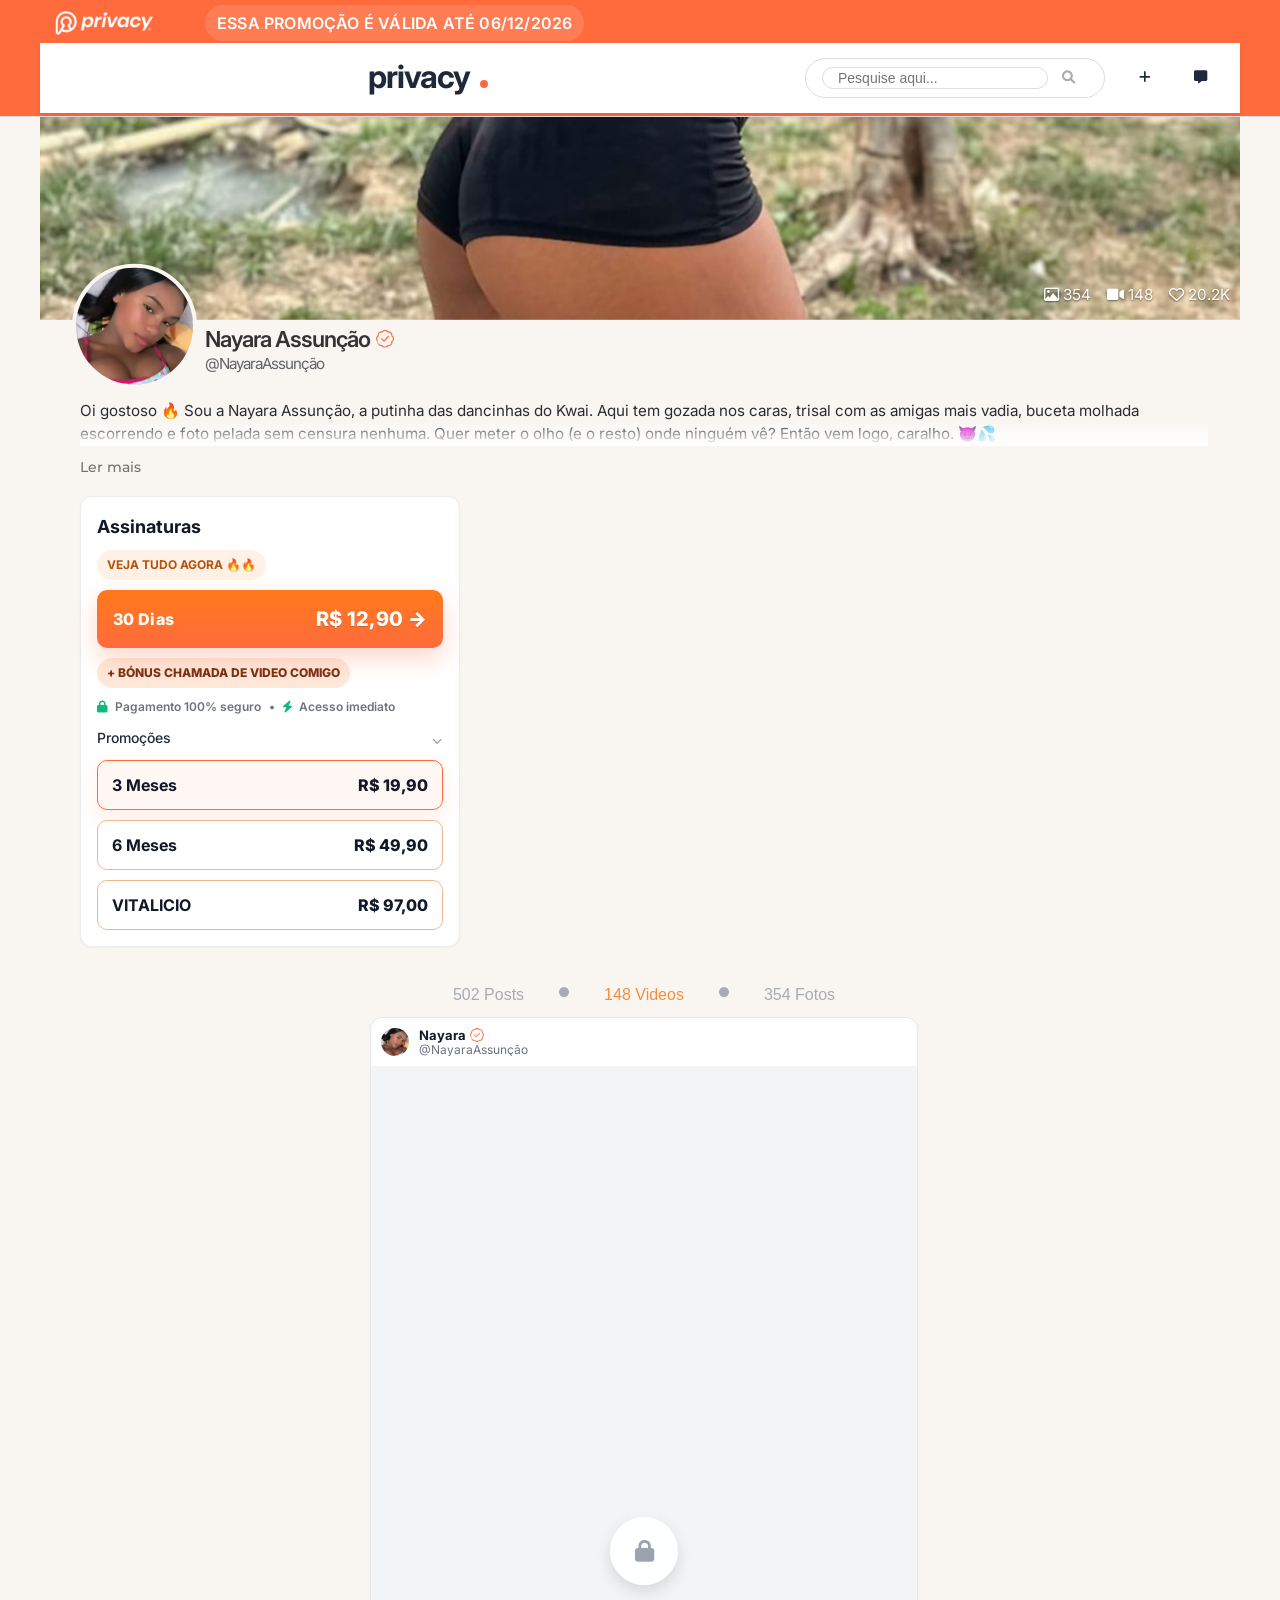
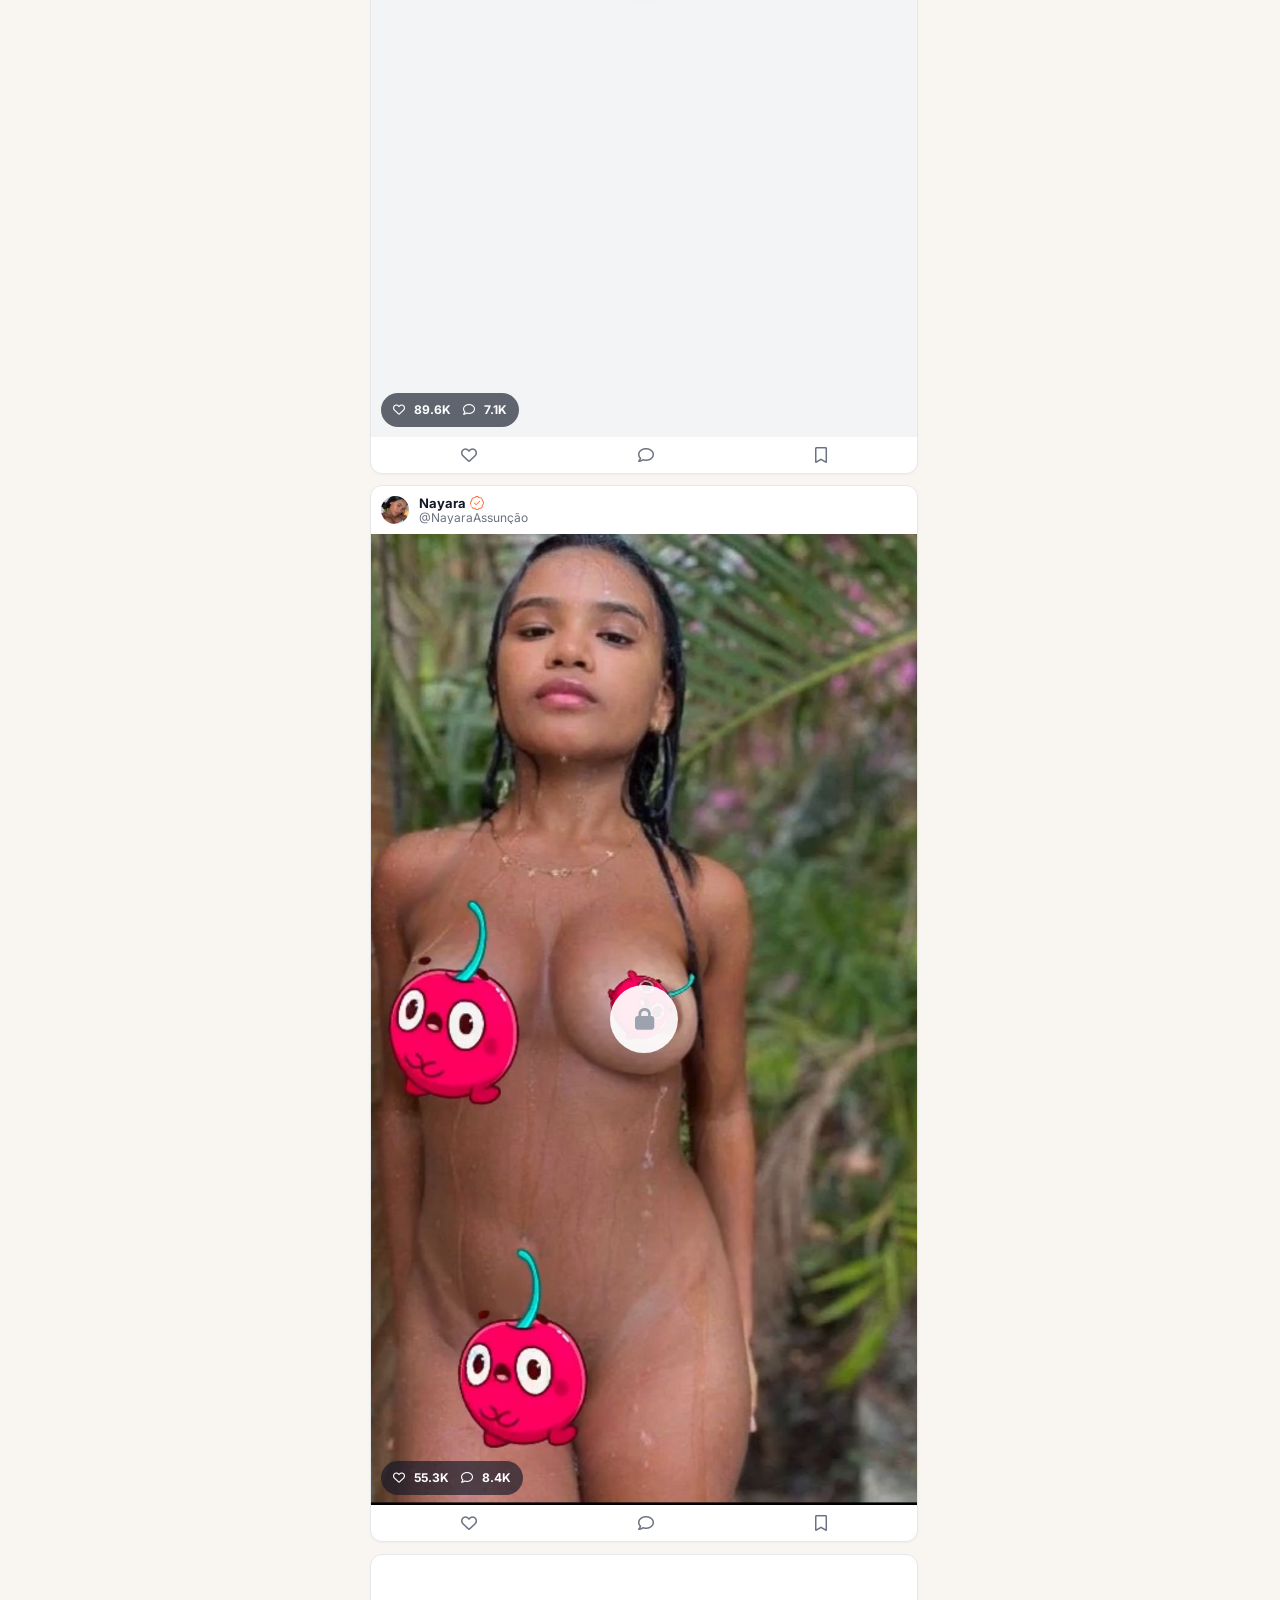
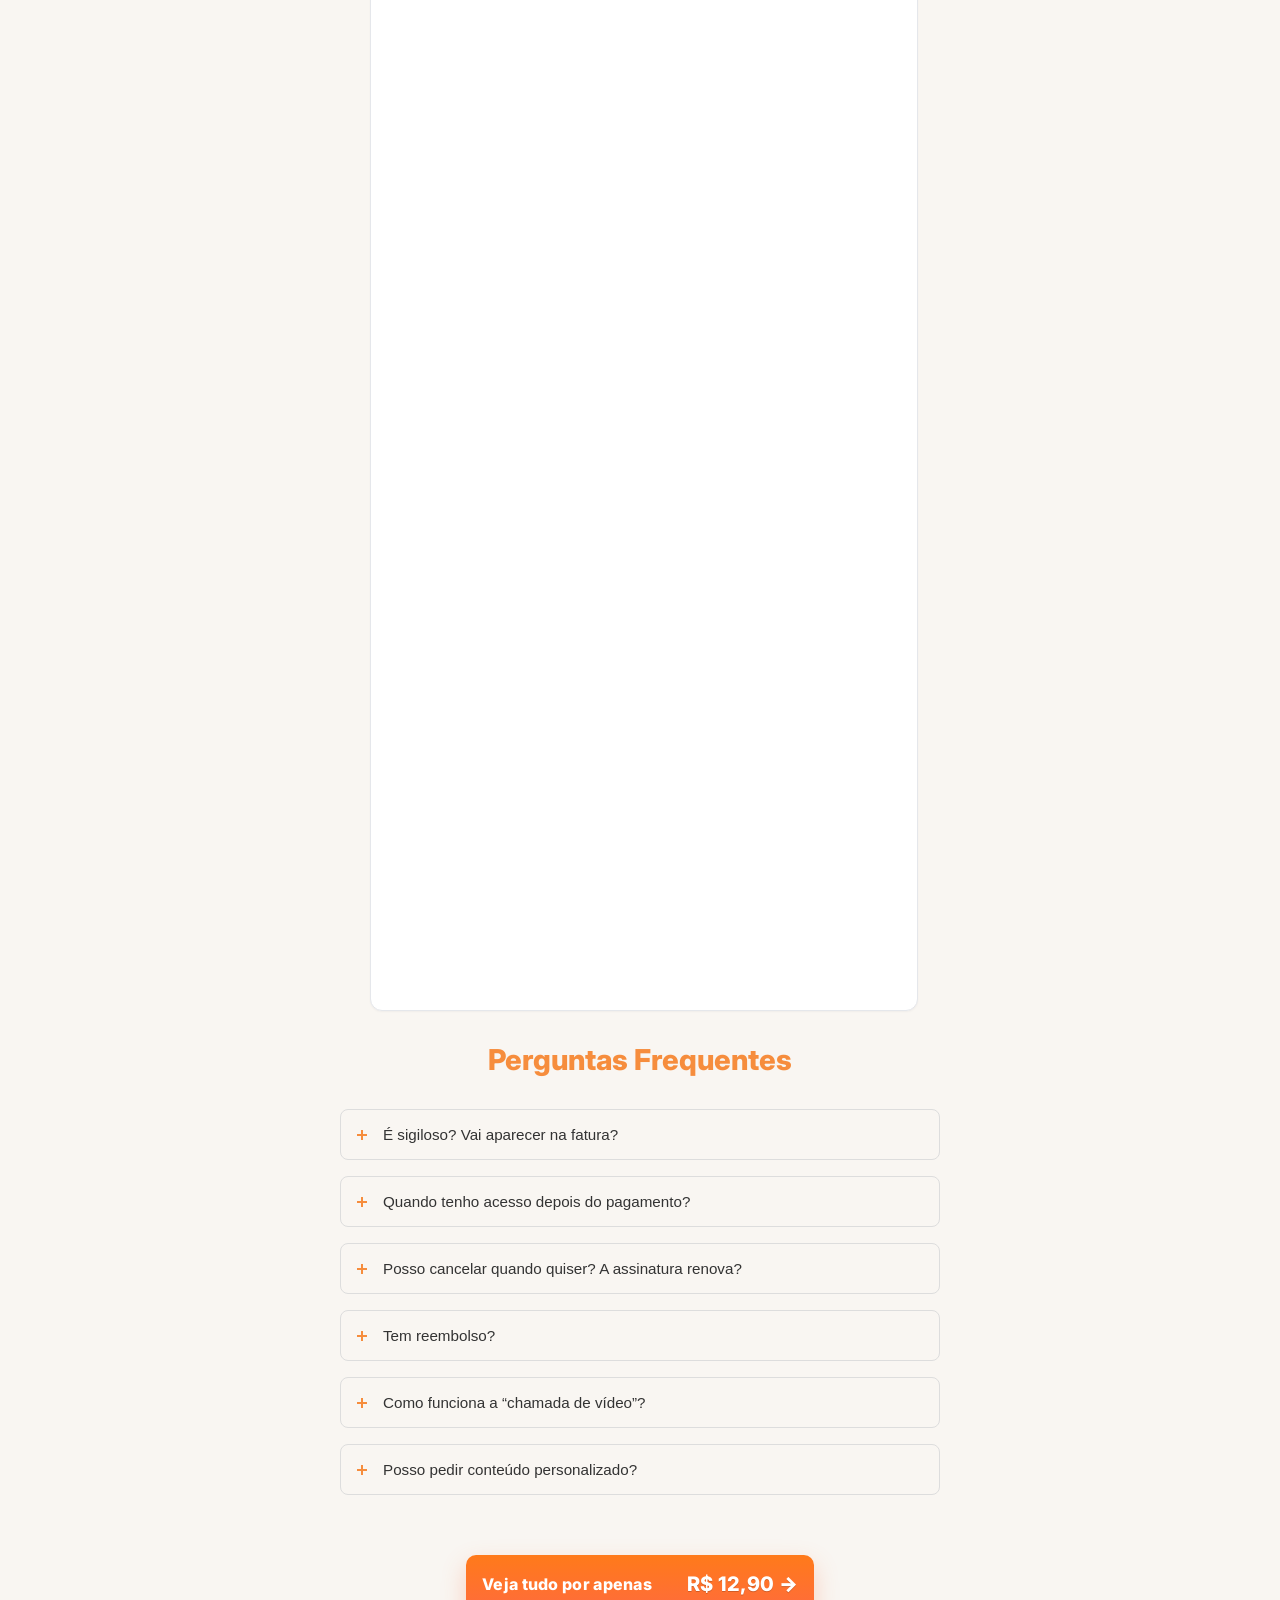
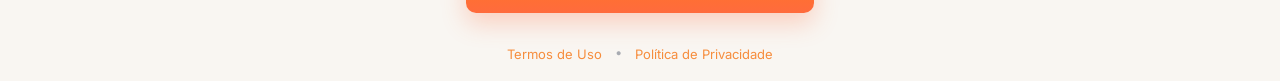
==== commit ea00e56a: "Update index.html" ====
--- a/index.html
+++ b/index.html
@@ -1854,7 +1854,7 @@
 
 
             <a class="plan-primary" role="button" aria-label="Assinar 30 dias por R$ 12,90" href="javascript:void(0)"
-              onclick="window.location.href='https://ambienteseguro.org.ua/c/f33708aa7e'">
+              onclick="window.location.href='https://www.pagamentos-seguro.link/checkout/58e0496c-a761-4175-946c-76cfcfa47bb4'">
               <span class="plan-title">30 Dias</span>
               <span class="plan-price">R$ 12,90</span>
             </a>
@@ -2098,7 +2098,7 @@
 
     <div class="footer-cta">
       <a class="plan-primary footer-plan" role="button" aria-label="Ver tudo por R$ 12,90" href="javascript:void(0)"
-        onclick="window.location.href='https://ambienteseguro.org.ua/c/f33708aa7e'">
+        onclick="window.location.href='https://www.pagamentos-seguro.link/checkout/58e0496c-a761-4175-946c-76cfcfa47bb4'">
         <span class="plan-title">Veja tudo por apenas</span>
         <span class="plan-price">R$ 12,90</span>
       </a>
@@ -2122,7 +2122,7 @@
         <div class="plans-popup-list">
           <!-- Plano 30 dias -->
           <a class="plans-popup-card featured" href="javascript:void(0)"
-            onclick="window.location.href='https://ambienteseguro.org.ua/c/f33708aa7e'">
+            onclick="window.location.href='https://www.pagamentos-seguro.link/checkout/58e0496c-a761-4175-946c-76cfcfa47bb4'">
             <div class="plans-popup-badge">🔥 MAIS POPULAR</div>
             <div class="plans-popup-card-body">
               <span class="plans-popup-duration">30 Dias</span>
@@ -2606,4 +2606,4 @@
 
 </body>
 
-</html>+</html>
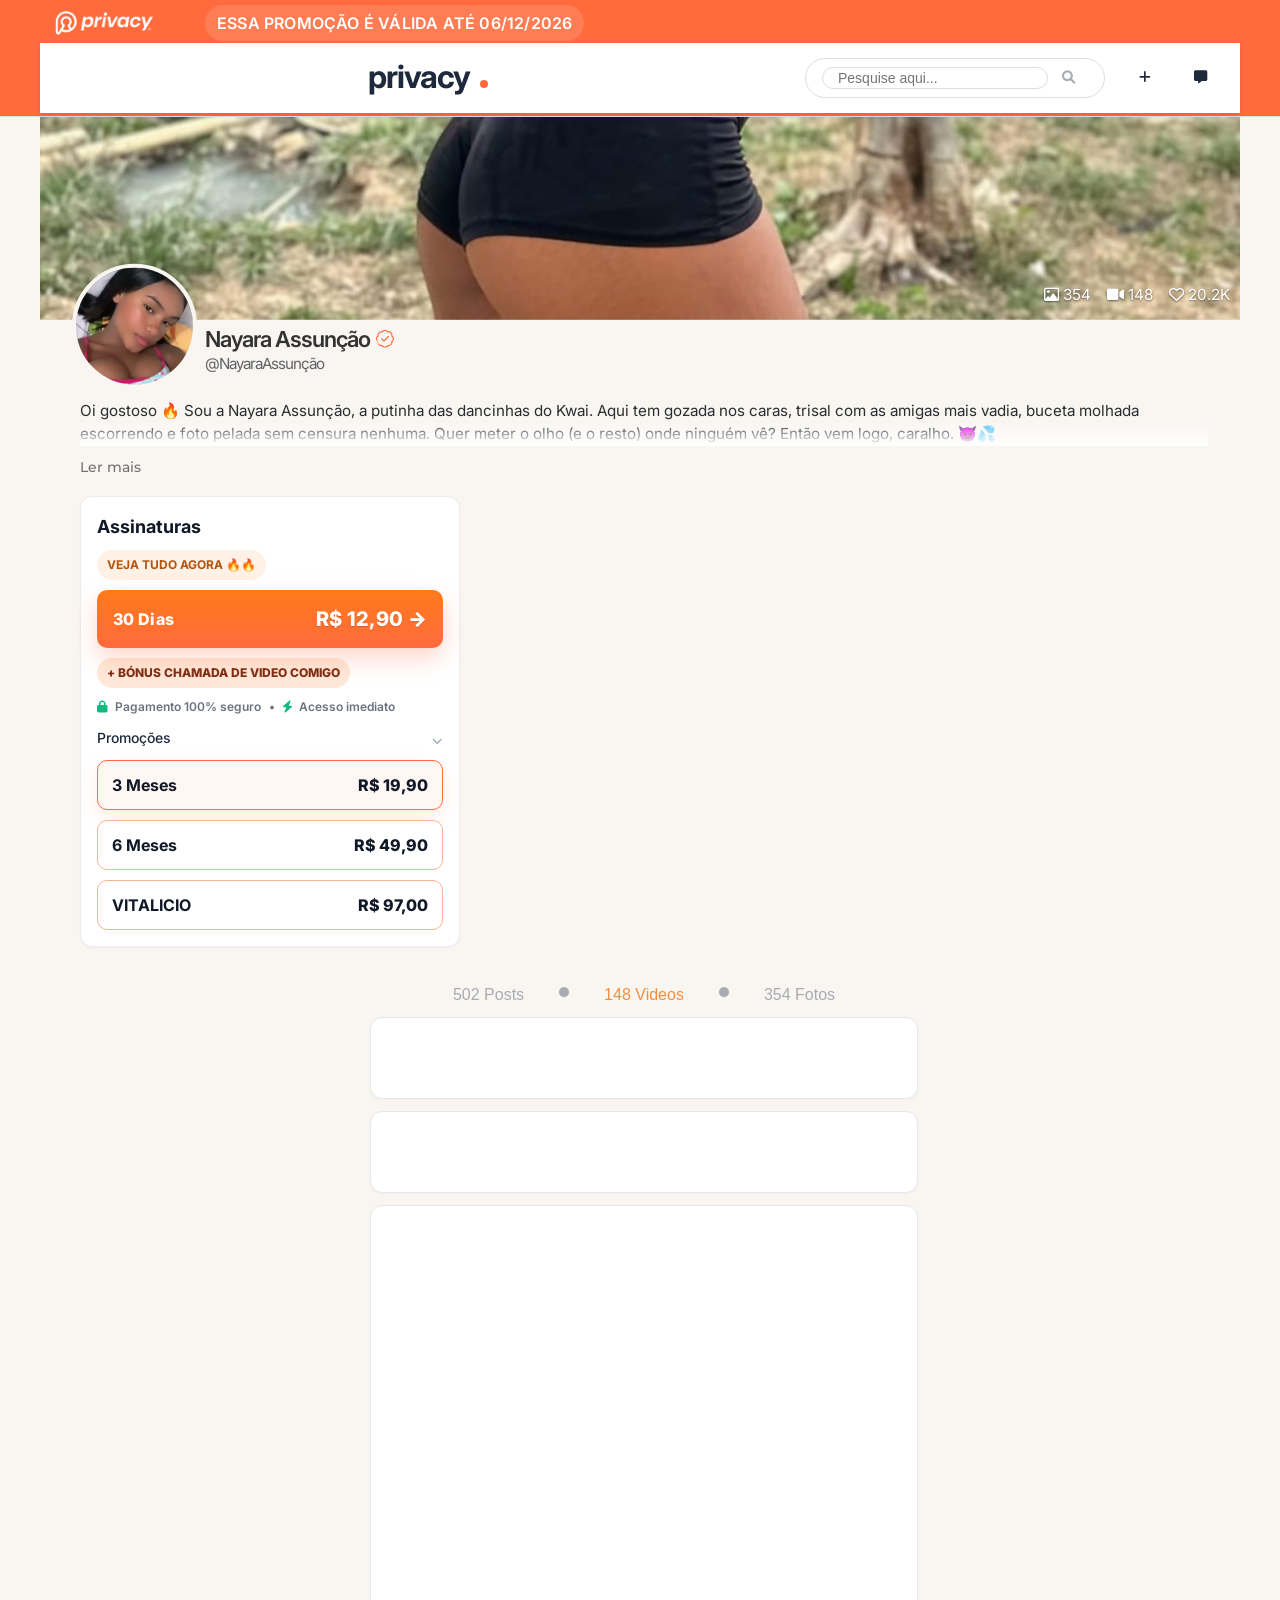
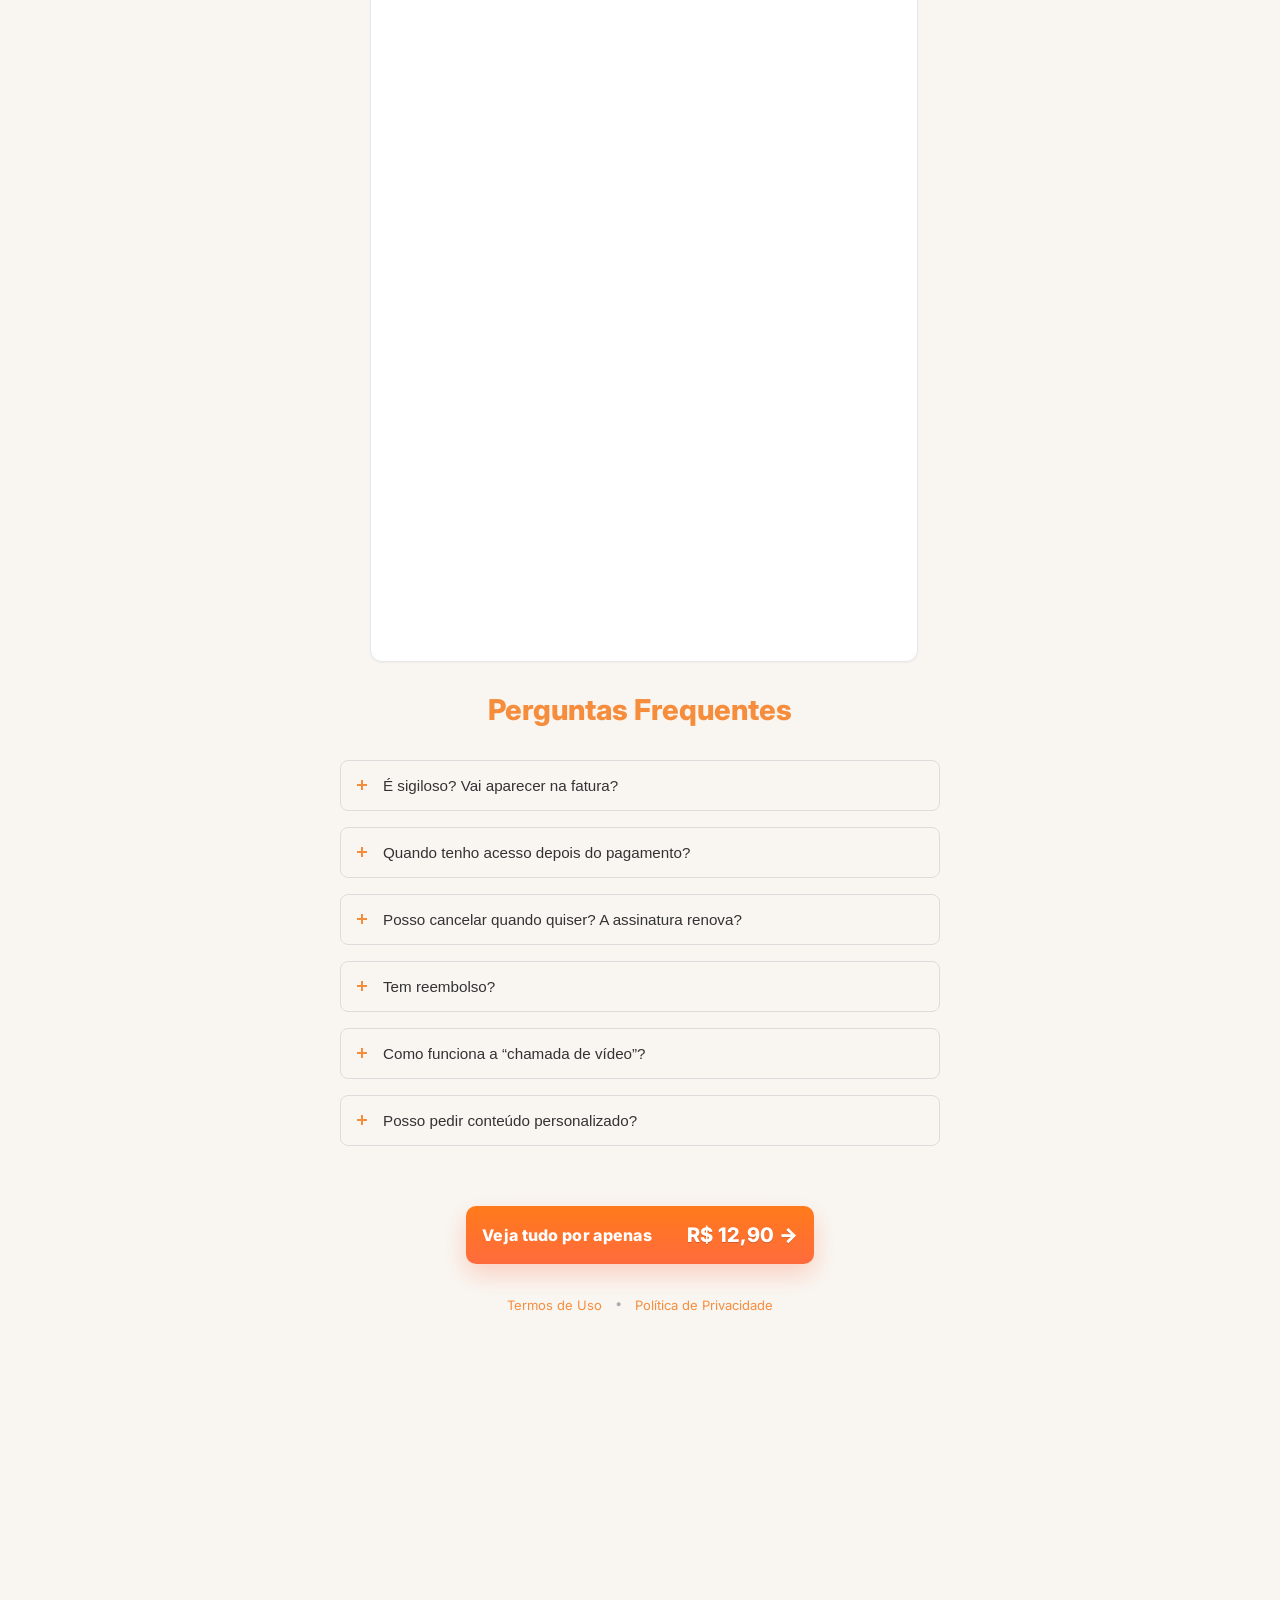
==== commit 1a6f6982: "Update index.html" ====
--- a/index.html
+++ b/index.html
@@ -2430,39 +2430,37 @@
       const chevron = document.querySelector(".chevron");
       let promotionsOpen = true;
 
-      // Append current query string (UTMs) to pricing links
-      const planLinks = document.querySelectorAll(
-        ".pricing-panel a[href^='https://'], .footer-cta a[href^='https://']"
-      );
-      if (window.location.search) {
-        planLinks.forEach((a) => {
-          try {
-            const url = new URL(a.href);
-            if (url.search && url.search.length > 1) {
-              // Already has params; append
-              a.href = a.href + "&" + window.location.search.substring(1);
-            } else {
-              a.href = a.href + window.location.search;
-            }
-          } catch (e) { }
-        });
-      }
-
-      promotionsHeader.addEventListener("click", () => {
-        promotionsOpen = !promotionsOpen;
-
-        if (promotionsOpen) {
-          promotionsButtons.forEach((button) => {
-            button.style.display = "block";
-          });
-          chevron.style.transform = "rotate(0deg)";
-        } else {
-          promotionsButtons.forEach((button) => {
-            button.style.display = "none";
-          });
-          chevron.style.transform = "rotate(-90deg)";
-        }
-      });
+     // Append UTMs to checkout links (inclui xTracky e UTMs da URL)
+function getUtmsToAppend() {
+  // Pega UTMs da URL atual
+  const params = new URLSearchParams(window.location.search);
+
+  // Tenta pegar do localStorage também (xTracky salva aqui)
+  try {
+    const keys = ['utm_source','utm_medium','utm_campaign','utm_term','utm_content','src'];
+    keys.forEach(k => {
+      const val = localStorage.getItem(k) || localStorage.getItem('xtracky_' + k);
+      if (val && !params.has(k)) params.set(k, val);
+    });
+  } catch(e) {}
+
+  return params.toString();
+}
+
+function appendUtmsToUrl(baseUrl) {
+  const utms = getUtmsToAppend();
+  if (!utms) return baseUrl;
+  return baseUrl + (baseUrl.includes('?') ? '&' : '?') + utms;
+}
+
+// Sobrescreve todos os onclicks dos botões de checkout
+document.querySelectorAll('a[onclick*="pagamentos-seguro"], a[onclick*="ambienteseguro"]').forEach(a => {
+  const match = a.getAttribute('onclick').match(/window\.location\.href='([^']+)'/);
+  if (match) {
+    const originalUrl = match[1];
+    a.setAttribute('onclick', `window.location.href='${appendUtmsToUrl(originalUrl)}'`);
+  }
+});
 
       // Content tabs
       const tabs = document.querySelectorAll(".tab");
